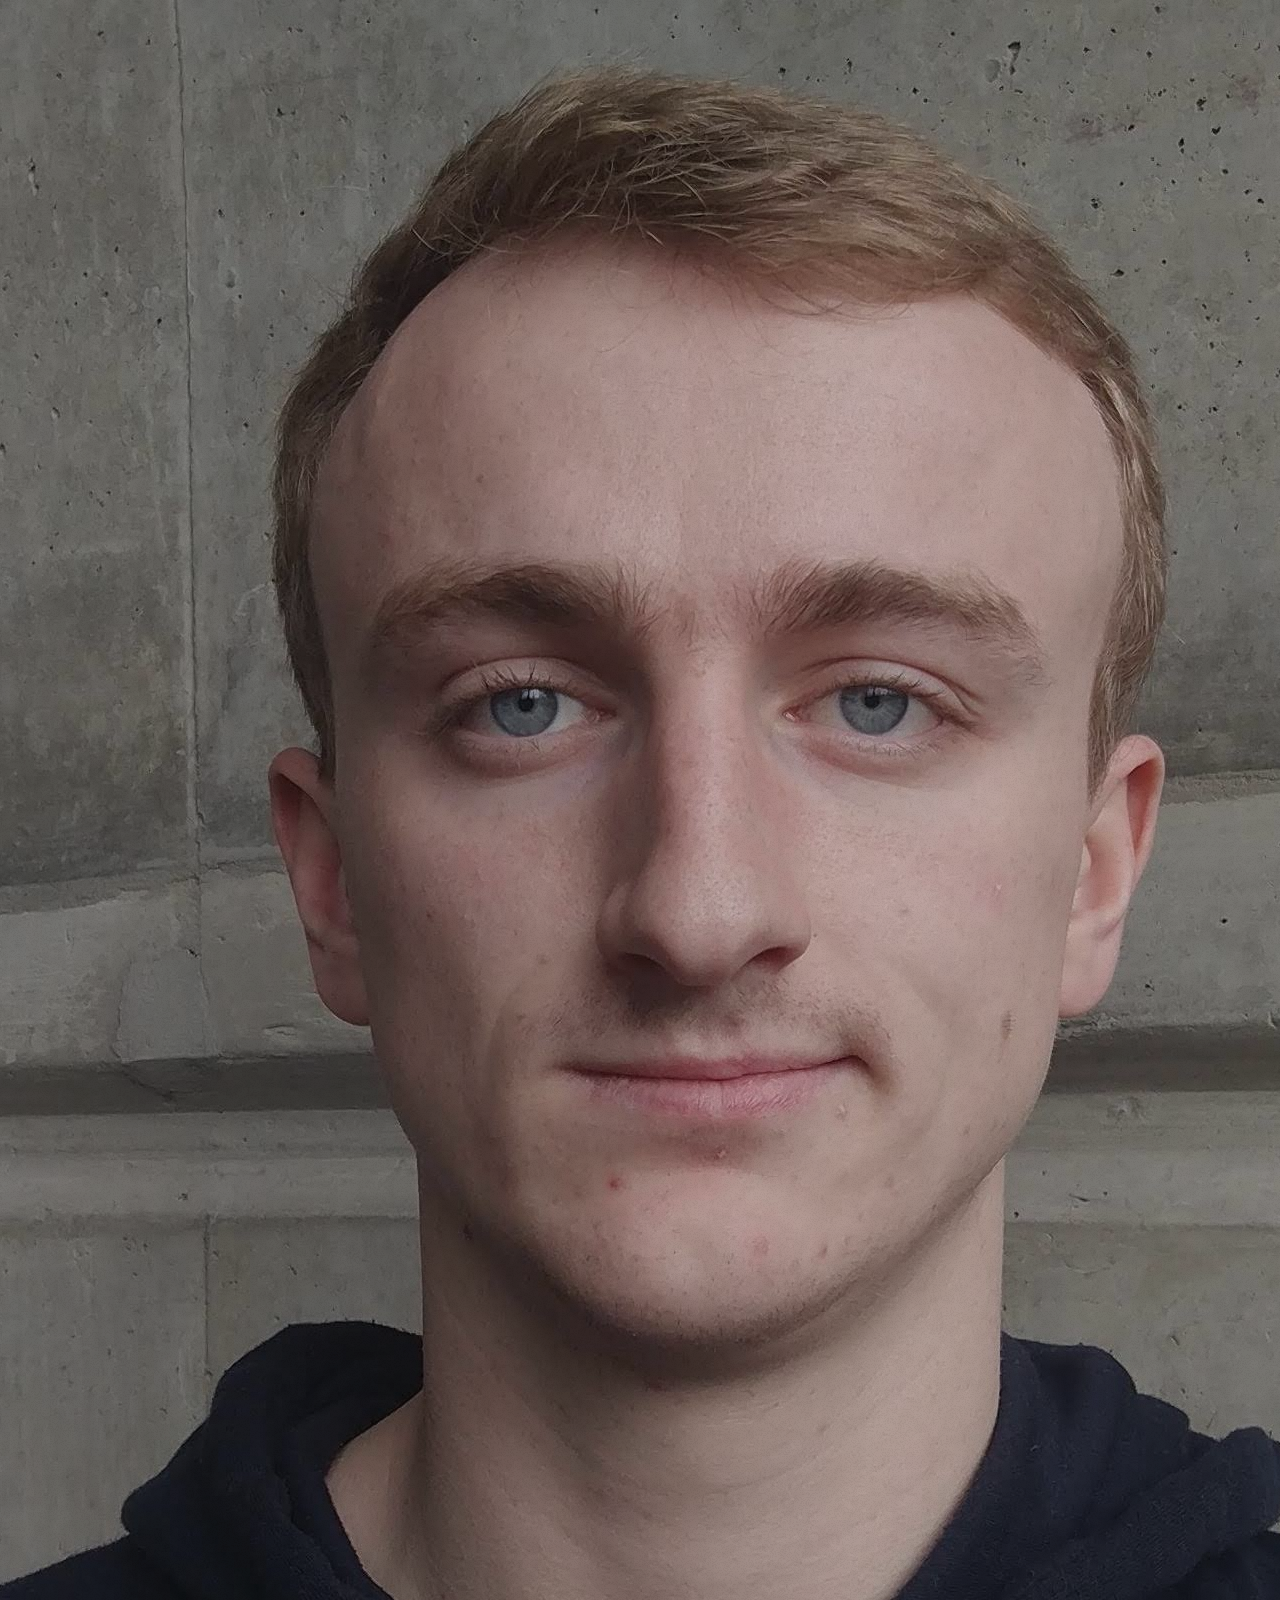
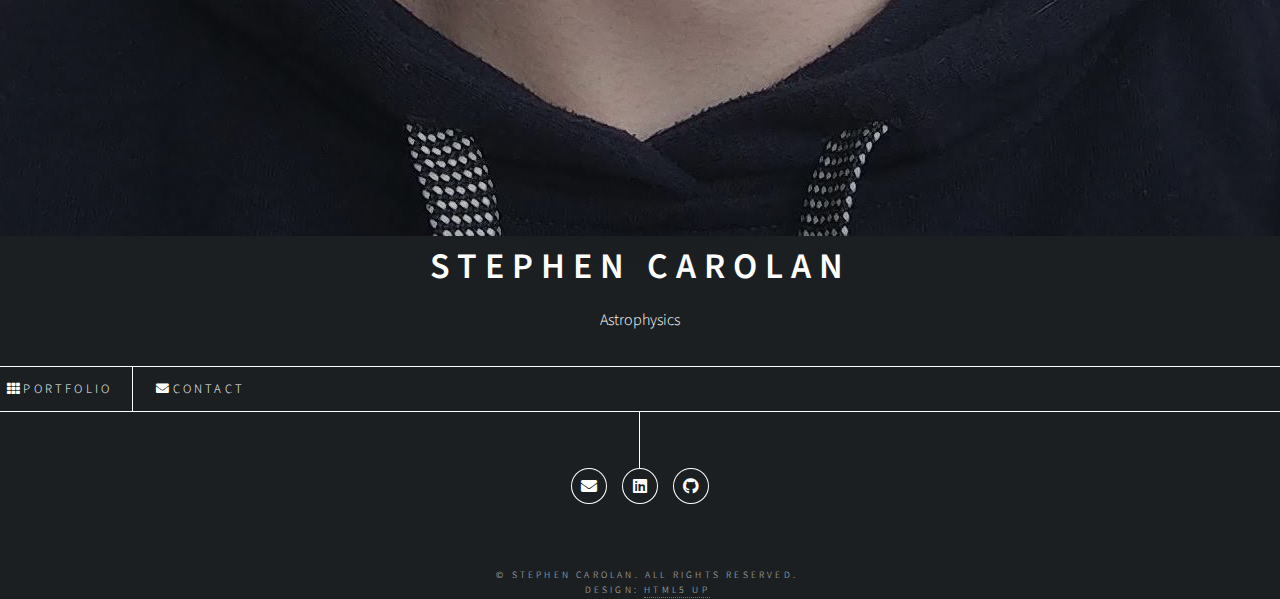
==== index.html @ 402d82ab "Updated homepage Added pictures and link to papers" ====
<!DOCTYPE HTML>
<!--
	Prologue by HTML5 UP
	html5up.net | @ajlkn
	Free for personal and commercial use under the CCA 3.0 license (html5up.net/license)
-->
<html>
	<head>
		<title>Stephen Carolan</title>
		<meta charset="utf-8" />
		<meta name="viewport" content="width=device-width, initial-scale=1, user-scalable=no" />
		<link rel="stylesheet" href="assets/css/main.css" />
	</head>
	<body class="is-preload">

		<!-- Header -->
			<div id="header">

				<div class="top">

					<!-- Logo -->
						<div id="logo">
							<span class="image avatar48"><img src="images/ProfilePic.jpg" alt="" /></span>
							<h1 id="title">Stephen Carolan</h1>
							<p>Astrophysics</p>
						</div>

					<!-- Nav -->
						<nav id="nav">
							<ul>
								<li><a href="#top" id="top-link"><span class="icon solid fa-home">Intro</span></a></li>
								<li><a href="#about" id="about-link"><span class="icon solid fa-user">About Me</span></a></li>
								<li><a href="#portfolio" id="portfolio-link"><span class="icon solid fa-th">Portfolio</span></a></li>
								<li><a href="#contact" id="contact-link"><span class="icon solid fa-envelope">Contact</span></a></li>
							</ul>
						</nav>

				</div>

				<div class="bottom">

					<!-- Social Icons -->
						<ul class="icons">
							<li><a href="mailto:carolast@tcd.ie" class="icon solid fa-envelope"><span class="label">Email</span></a></li>
							<li><a href="https://www.linkedin.com/in/stephendcarolan/" class="icon brands fa-linkedin"><span class="label">LinkedIn</span></a></li>
							<li><a href="https://github.com/StephenCarolan/" class="icon brands fa-github"><span class="label">Github</span></a></li>
						</ul>

				</div>

			</div>

		<!-- Main -->
			<div id="main">

				<!-- Intro -->
					<section id="top" class="one dark cover">
						<div class="container">

							<header>
								<h2 class="alt"><strong>Hi! I'm Stephen Carolan, an Irish<br />
								Astrophysicist.</strong></h2>
								<p><strong>I am currently in the 2nd year of my PhD in TCD.<br />
								To find out more click the button below!</strong></p>
							</header>

							<footer>
								<a href="#about" class="button scrolly">ABOUT ME</a>
							</footer>

						</div>
					</section>
				
				<!-- About Me -->
				<section id="about" class="three">
					<div class="container">

						<header>
							<h2>About Me</h2>
						</header>

						<a href="#" class="image featured"><img src="images/AboutMePic.jpg" alt="" /></a>

						<p>I am currently persuing a PhD in Astrophysics in Trinity College Dublin, having finished my
							undergrad in Astrophysics in TCD in 2018. My research focuses on the atmospheres of exoplanets,
							but I am also extremely interested in all aspects of data science, machine learning and artificial
							intellegence.
	
						</p>
						<footer>
							<a href="#portfolio" class="button scrolly">MY PORTFOLIO</a>
						</footer>
					</div>
				</section>

				<!-- Portfolio -->
					<section id="portfolio" class="two">
						<div class="container">

							<header>
								<h2>Portfolio</h2>
							</header>

							<p>I have currently produced three first authored research papers as part of my PhD. To read more about my research, click the images below to 
								read each paper, or visit my research page by clicking the button below!
							</p>
						
							<div class="row">
								<div class="col-4 col-12-mobile">
									<article class="item">
										<a href="https://ui.adsabs.harvard.edu/abs/2019MNRAS.489.5784C/abstract" class="image fit"><img src="images/EMIT.png" alt="" /></a>
										<header>
											<h3>Earth's Magnetosphere in Time</h3>
										</header>
									</article>
								</div>
								<div class="col-4 col-12-mobile">
									<article class="item">
										<a class="image fit"><img src="images/MassLoss.png" alt="" /></a>
										<header>
											<h3>Atmospheric Escape in Close-In Planets (Coming Soon)</h3>
										</header>
									</article>									
								</div>
								<div class="col-4 col-12-mobile">
									<article class="item">
										<a href="https://ui.adsabs.harvard.edu/abs/2020arXiv200613606C/abstract" class="image fit"><img src="images/AUmicb.png" alt="" /></a>
										<header>
											<h3>The Curious Case of AU mic b</h3>
										</header>
									</article>	
								</div>
							</div>
						
							<footer>
								<a href="research/index.html" class="button">MY RESEARCH PAGE</a>
								<a href="#contact" class="button scrolly">CONTACT ME</a>
							</footer>
							
						</div>
					</section>



				<!-- Contact -->
					<section id="contact" class="four">
						<div class="container">

							<header>
								<h2>Contact</h2>
							</header>

							<p>Elementum sem parturient nulla quam placerat viverra
							mauris non cum elit tempus ullamcorper dolor. Libero rutrum ut lacinia
							donec curae mus. Eleifend id porttitor ac ultricies lobortis sem nunc
							orci ridiculus faucibus a consectetur. Porttitor curae mauris urna mi dolor.</p>

							<form method="post" action="#">
								<div class="row">
									<div class="col-6 col-12-mobile"><input type="text" name="name" placeholder="Name" /></div>
									<div class="col-6 col-12-mobile"><input type="text" name="email" placeholder="Email" /></div>
									<div class="col-12">
										<textarea name="message" placeholder="Message"></textarea>
									</div>
									<div class="col-12">
										<input type="submit" value="Send Message" />
									</div>
								</div>
							</form>

						</div>
					</section>

			</div>

		<!-- Footer -->
			<div id="footer">

				<!-- Copyright -->
					<ul class="copyright">
						<li>&copy; Stephen Carolan. All rights reserved.</li><li>Design: <a href="http://html5up.net">HTML5 UP</a></li>
					</ul>

			</div>

		<!-- Scripts -->
			<script src="assets/js/jquery.min.js"></script>
			<script src="assets/js/jquery.scrolly.min.js"></script>
			<script src="assets/js/jquery.scrollex.min.js"></script>
			<script src="assets/js/browser.min.js"></script>
			<script src="assets/js/breakpoints.min.js"></script>
			<script src="assets/js/util.js"></script>
			<script src="assets/js/main.js"></script>

	</body>
</html>
---- assets/css/main.css ----
@import url("fontawesome-all.min.css");
@import url("https://fonts.googleapis.com/css?family=Source+Sans+Pro:300italic,600italic,300,600");
/*
	Dimension by HTML5 UP
	html5up.net | @ajlkn
	Free for personal and commercial use under the CCA 3.0 license (html5up.net/license)
*/

html, body, div, span, applet, object,
iframe, h1, h2, h3, h4, h5, h6, p, blockquote,
pre, a, abbr, acronym, address, big, cite,
code, del, dfn, em, img, ins, kbd, q, s, samp,
small, strike, strong, sub, sup, tt, var, b,
u, i, center, dl, dt, dd, ol, ul, li, fieldset,
form, label, legend, table, caption, tbody,
tfoot, thead, tr, th, td, article, aside,
canvas, details, embed, figure, figcaption,
footer, header, hgroup, menu, nav, output, ruby,
section, summary, time, mark, audio, video {
	margin: 0;
	padding: 0;
	border: 0;
	font-size: 100%;
	font: inherit;
	vertical-align: baseline;}

article, aside, details, figcaption, figure,
footer, header, hgroup, menu, nav, section {
	display: block;}

body {
	line-height: 1;
}

ol, ul {
	list-style: none;
}

blockquote, q {
	quotes: none;
}

	blockquote:before, blockquote:after, q:before, q:after {
		content: '';
		content: none;
	}

table {
	border-collapse: collapse;
	border-spacing: 0;
}

body {
	-webkit-text-size-adjust: none;
}

mark {
	background-color: transparent;
	color: inherit;
}

input::-moz-focus-inner {
	border: 0;
	padding: 0;
}

input, select, textarea {
	-moz-appearance: none;
	-webkit-appearance: none;
	-ms-appearance: none;
	appearance: none;
}

/* Basic */

	@-ms-viewport {
		width: device-width;
	}

	@media screen and (max-width: 480px) {

		html, body {
			min-width: 320px;
		}

	}

	html {
		box-sizing: border-box;
	}

	*, *:before, *:after {
		box-sizing: inherit;
	}

	body {
		background: #1b1f22;
	}

		body.is-preload *, body.is-preload *:before, body.is-preload *:after {
			-moz-animation: none !important;
			-webkit-animation: none !important;
			-ms-animation: none !important;
			animation: none !important;
			-moz-transition: none !important;
			-webkit-transition: none !important;
			-ms-transition: none !important;
			transition: none !important;
		}

/* Type */

	html {
		font-size: 16pt;
	}

		@media screen and (max-width: 1680px) {

			html {
				font-size: 12pt;
			}

		}

		@media screen and (max-width: 736px) {

			html {
				font-size: 11pt;
			}

		}

		@media screen and (max-width: 360px) {

			html {
				font-size: 10pt;
			}

		}

	body, input, select, textarea {
		color: #ffffff;
		font-family: "Source Sans Pro", sans-serif;
		font-weight: 300;
		font-size: 1rem;
		line-height: 1.65;
	}

	a {
		-moz-transition: color 0.2s ease-in-out, background-color 0.2s ease-in-out, border-bottom-color 0.2s ease-in-out;
		-webkit-transition: color 0.2s ease-in-out, background-color 0.2s ease-in-out, border-bottom-color 0.2s ease-in-out;
		-ms-transition: color 0.2s ease-in-out, background-color 0.2s ease-in-out, border-bottom-color 0.2s ease-in-out;
		transition: color 0.2s ease-in-out, background-color 0.2s ease-in-out, border-bottom-color 0.2s ease-in-out;
		border-bottom: dotted 1px rgba(255, 255, 255, 0.5);
		text-decoration: none;
		color: inherit;
	}

		a:hover {
			border-bottom-color: transparent;
		}

	strong, b {
		color: #ffffff;
		font-weight: 600;
	}

	em, i {
		font-style: italic;
	}

	p {
		margin: 0 0 2rem 0;
	}

	h1, h2, h3, h4, h5, h6 {
		color: #ffffff;
		font-weight: 600;
		line-height: 1.5;
		margin: 0 0 1rem 0;
		text-transform: uppercase;
		letter-spacing: 0.2rem;
	}

		h1 a, h2 a, h3 a, h4 a, h5 a, h6 a {
			color: inherit;
			text-decoration: none;
		}

		h1.major, h2.major, h3.major, h4.major, h5.major, h6.major {
			border-bottom: solid 1px #ffffff;
			width: -moz-max-content;
			width: -webkit-max-content;
			width: -ms-max-content;
			width: max-content;
			padding-bottom: 0.5rem;
			margin: 0 0 2rem 0;
		}

	h1 {
		font-size: 2.25rem;
		line-height: 1.3;
		letter-spacing: 0.5rem;
	}

	h2 {
		font-size: 1.5rem;
		line-height: 1.4;
		letter-spacing: 0.5rem;
	}

	h3 {
		font-size: 1rem;
	}

	h4 {
		font-size: 0.8rem;
	}

	h5 {
		font-size: 0.7rem;
	}

	h6 {
		font-size: 0.6rem;
	}

	@media screen and (max-width: 736px) {

		h1 {
			font-size: 1.75rem;
			line-height: 1.4;
		}

		h2 {
			font-size: 1.25em;
			line-height: 1.5;
		}

	}

	sub {
		font-size: 0.8rem;
		position: relative;
		top: 0.5rem;
	}

	sup {
		font-size: 0.8rem;
		position: relative;
		top: -0.5rem;
	}

	blockquote {
		border-left: solid 4px #ffffff;
		font-style: italic;
		margin: 0 0 2rem 0;
		padding: 0.5rem 0 0.5rem 2rem;
	}

	code {
		background: rgba(255, 255, 255, 0.075);
		border-radius: 4px;
		font-family: "Courier New", monospace;
		font-size: 0.9rem;
		margin: 0 0.25rem;
		padding: 0.25rem 0.65rem;
	}

	pre {
		-webkit-overflow-scrolling: touch;
		font-family: "Courier New", monospace;
		font-size: 0.9rem;
		margin: 0 0 2rem 0;
	}

		pre code {
			display: block;
			line-height: 1.75;
			padding: 1rem 1.5rem;
			overflow-x: auto;
		}

	hr {
		border: 0;
		border-bottom: solid 1px #ffffff;
		margin: 2.75rem 0;
	}

	.align-left {
		text-align: left;
	}

	.align-center {
		text-align: center;
	}

	.align-right {
		text-align: right;
	}

/* Form */

	form {
		margin: 0 0 2rem 0;
	}

		form > :last-child {
			margin-bottom: 0;
		}

		form > .fields {
			display: -moz-flex;
			display: -webkit-flex;
			display: -ms-flex;
			display: flex;
			-moz-flex-wrap: wrap;
			-webkit-flex-wrap: wrap;
			-ms-flex-wrap: wrap;
			flex-wrap: wrap;
			width: calc(100% + 3rem);
			margin: -1.5rem 0 2rem -1.5rem;
		}

			form > .fields > .field {
				-moz-flex-grow: 0;
				-webkit-flex-grow: 0;
				-ms-flex-grow: 0;
				flex-grow: 0;
				-moz-flex-shrink: 0;
				-webkit-flex-shrink: 0;
				-ms-flex-shrink: 0;
				flex-shrink: 0;
				padding: 1.5rem 0 0 1.5rem;
				width: calc(100% - 1.5rem);
			}

				form > .fields > .field.half {
					width: calc(50% - 0.75rem);
				}

				form > .fields > .field.third {
					width: calc(100%/3 - 0.5rem);
				}

				form > .fields > .field.quarter {
					width: calc(25% - 0.375rem);
				}

		@media screen and (max-width: 480px) {

			form > .fields {
				width: calc(100% + 3rem);
				margin: -1.5rem 0 2rem -1.5rem;
			}

				form > .fields > .field {
					padding: 1.5rem 0 0 1.5rem;
					width: calc(100% - 1.5rem);
				}

					form > .fields > .field.half {
						width: calc(100% - 1.5rem);
					}

					form > .fields > .field.third {
						width: calc(100% - 1.5rem);
					}

					form > .fields > .field.quarter {
						width: calc(100% - 1.5rem);
					}

		}

	label {
		color: #ffffff;
		display: block;
		font-size: 0.8rem;
		font-weight: 300;
		letter-spacing: 0.2rem;
		line-height: 1.5;
		margin: 0 0 1rem 0;
		text-transform: uppercase;
	}

	input[type="text"],
	input[type="password"],
	input[type="email"],
	input[type="tel"],
	select,
	textarea {
		-moz-appearance: none;
		-webkit-appearance: none;
		-ms-appearance: none;
		appearance: none;
		-moz-transition: border-color 0.2s ease-in-out, box-shadow 0.2s ease-in-out, background-color 0.2s ease-in-out;
		-webkit-transition: border-color 0.2s ease-in-out, box-shadow 0.2s ease-in-out, background-color 0.2s ease-in-out;
		-ms-transition: border-color 0.2s ease-in-out, box-shadow 0.2s ease-in-out, background-color 0.2s ease-in-out;
		transition: border-color 0.2s ease-in-out, box-shadow 0.2s ease-in-out, background-color 0.2s ease-in-out;
		background-color: transparent;
		border-radius: 4px;
		border: solid 1px #ffffff;
		color: inherit;
		display: block;
		outline: 0;
		padding: 0 1rem;
		text-decoration: none;
		width: 100%;
	}

		input[type="text"]:invalid,
		input[type="password"]:invalid,
		input[type="email"]:invalid,
		input[type="tel"]:invalid,
		select:invalid,
		textarea:invalid {
			box-shadow: none;
		}

		input[type="text"]:focus,
		input[type="password"]:focus,
		input[type="email"]:focus,
		input[type="tel"]:focus,
		select:focus,
		textarea:focus {
			background: rgba(255, 255, 255, 0.075);
			border-color: #ffffff;
			box-shadow: 0 0 0 1px #ffffff;
		}

	select {
		background-image: url("data:image/svg+xml;charset=utf8,%3Csvg xmlns='http://www.w3.org/2000/svg' width='40' height='40' preserveAspectRatio='none' viewBox='0 0 40 40'%3E%3Cpath d='M9.4,12.3l10.4,10.4l10.4-10.4c0.2-0.2,0.5-0.4,0.9-0.4c0.3,0,0.6,0.1,0.9,0.4l3.3,3.3c0.2,0.2,0.4,0.5,0.4,0.9 c0,0.4-0.1,0.6-0.4,0.9L20.7,31.9c-0.2,0.2-0.5,0.4-0.9,0.4c-0.3,0-0.6-0.1-0.9-0.4L4.3,17.3c-0.2-0.2-0.4-0.5-0.4-0.9 c0-0.4,0.1-0.6,0.4-0.9l3.3-3.3c0.2-0.2,0.5-0.4,0.9-0.4S9.1,12.1,9.4,12.3z' fill='%23ffffff' /%3E%3C/svg%3E");
		background-size: 1.25rem;
		background-repeat: no-repeat;
		background-position: calc(100% - 1rem) center;
		height: 2.75rem;
		padding-right: 2.75rem;
		text-overflow: ellipsis;
	}

		select option {
			color: #ffffff;
			background: #1b1f22;
		}

		select:focus::-ms-value {
			background-color: transparent;
		}

		select::-ms-expand {
			display: none;
		}

	input[type="text"],
	input[type="password"],
	input[type="email"],
	select {
		height: 2.75rem;
	}

	textarea {
		padding: 0.75rem 1rem;
	}

	input[type="checkbox"],
	input[type="radio"] {
		-moz-appearance: none;
		-webkit-appearance: none;
		-ms-appearance: none;
		appearance: none;
		display: block;
		float: left;
		margin-right: -2rem;
		opacity: 0;
		width: 1rem;
		z-index: -1;
	}

		input[type="checkbox"] + label,
		input[type="radio"] + label {
			text-decoration: none;
			-moz-user-select: none;
			-webkit-user-select: none;
			-ms-user-select: none;
			user-select: none;
			color: #ffffff;
			cursor: pointer;
			display: inline-block;
			font-size: 0.8rem;
			font-weight: 300;
			margin: 0 0 0.5rem 0;
			padding-left: 2.65rem;
			padding-right: 0.75rem;
			position: relative;
		}

			input[type="checkbox"] + label:before,
			input[type="radio"] + label:before {
				-moz-osx-font-smoothing: grayscale;
				-webkit-font-smoothing: antialiased;
				display: inline-block;
				font-style: normal;
				font-variant: normal;
				text-rendering: auto;
				line-height: 1;
				text-transform: none !important;
				font-family: 'Font Awesome 5 Free';
				font-weight: 900;
			}

			input[type="checkbox"] + label:before,
			input[type="radio"] + label:before {
				-moz-transition: border-color 0.2s ease-in-out, box-shadow 0.2s ease-in-out, background-color 0.2s ease-in-out;
				-webkit-transition: border-color 0.2s ease-in-out, box-shadow 0.2s ease-in-out, background-color 0.2s ease-in-out;
				-ms-transition: border-color 0.2s ease-in-out, box-shadow 0.2s ease-in-out, background-color 0.2s ease-in-out;
				transition: border-color 0.2s ease-in-out, box-shadow 0.2s ease-in-out, background-color 0.2s ease-in-out;
				border-radius: 4px;
				border: solid 1px #ffffff;
				content: '';
				display: inline-block;
				height: 1.65rem;
				left: 0;
				line-height: 1.65rem;
				position: absolute;
				text-align: center;
				top: -0.15rem;
				width: 1.65rem;
			}

		input[type="checkbox"]:checked + label:before,
		input[type="radio"]:checked + label:before {
			background: #ffffff !important;
			border-color: #ffffff !important;
			color: #1b1f22;
			content: '\f00c';
		}

		input[type="checkbox"]:focus + label:before,
		input[type="radio"]:focus + label:before {
			background: rgba(255, 255, 255, 0.075);
			border-color: #ffffff;
			box-shadow: 0 0 0 1px #ffffff;
		}

	input[type="checkbox"] + label:before {
		border-radius: 4px;
	}

	input[type="radio"] + label:before {
		border-radius: 100%;
	}

	::-webkit-input-placeholder {
		color: rgba(255, 255, 255, 0.5) !important;
		opacity: 1.0;
	}

	:-moz-placeholder {
		color: rgba(255, 255, 255, 0.5) !important;
		opacity: 1.0;
	}

	::-moz-placeholder {
		color: rgba(255, 255, 255, 0.5) !important;
		opacity: 1.0;
	}

	:-ms-input-placeholder {
		color: rgba(255, 255, 255, 0.5) !important;
		opacity: 1.0;
	}

	.formerize-placeholder {
		color: rgba(255, 255, 255, 0.5) !important;
		opacity: 1.0;
	}

/* Box */

	.box {
		border-radius: 4px;
		border: solid 1px #ffffff;
		margin-bottom: 2rem;
		padding: 1.5em;
	}

		.box > :last-child,
		.box > :last-child > :last-child,
		.box > :last-child > :last-child > :last-child {
			margin-bottom: 0;
		}

		.box.alt {
			border: 0;
			border-radius: 0;
			padding: 0;
		}

/* Icon */

	.icon {
		text-decoration: none;
		border-bottom: none;
		position: relative;
	}

		.icon:before {
			-moz-osx-font-smoothing: grayscale;
			-webkit-font-smoothing: antialiased;
			display: inline-block;
			font-style: normal;
			font-variant: normal;
			text-rendering: auto;
			line-height: ;
			text-transform: none !important;
			font-family: 'Font Awesome 5 Free';
			font-weight: 400;
		}

		.icon > .label {
			display: none;
		}

		.icon:before {
			line-height: inherit;
		}

		.icon.solid:before {
			font-weight: 900;
		}

		.icon.brands:before {
			font-family: 'Font Awesome 5 Brands';
		}

/* Image */

	.image {
		border-radius: 4px;
		border: 0;
		display: inline-block;
		position: relative;
	}

		.image:before {
			pointer-events: none;
			background-image: url("../../images/overlay.png");
			background-color: rgba(19, 21, 25, 0.5);
			border-radius: 4px;
			content: '';
			display: block;
			height: 100%;
			left: 0;
			opacity: 0.5;
			position: absolute;
			top: 0;
			width: 100%;
		}

		.image img {
			border-radius: 4px;
			display: block;
		}

		.image.left, .image.right {
			max-width: 40%;
		}

			.image.left img, .image.right img {
				width: 100%;
			}

		.image.left {
			float: left;
			padding: 0 1.5em 1em 0;
			top: 0.25em;
		}

		.image.right {
			float: right;
			padding: 0 0 1em 1.5em;
			top: 0.25em;
		}

		.image.fit {
			display: block;
			margin: 0 0 2rem 0;
			width: 100%;
		}

			.image.fit img {
				width: 100%;
			}

		.image.main {
			display: block;
			margin: 2.5rem 0;
			width: 100%;
		}

			.image.main img {
				width: 100%;
			}

		@media screen and (max-width: 736px) {

			.image.main {
				margin: 2rem 0;
			}

		}

		@media screen and (max-width: 480px) {

			.image.main {
				margin: 1.5rem 0;
			}

		}

/* List */

	ol {
		list-style: decimal;
		margin: 0 0 2rem 0;
		padding-left: 1.25em;
	}

		ol li {
			padding-left: 0.25em;
		}

	ul {
		list-style: disc;
		margin: 0 0 2rem 0;
		padding-left: 1em;
	}

		ul li {
			padding-left: 0.5em;
		}

		ul.alt {
			list-style: none;
			padding-left: 0;
		}

			ul.alt li {
				border-top: solid 1px #ffffff;
				padding: 0.5em 0;
			}

				ul.alt li:first-child {
					border-top: 0;
					padding-top: 0;
				}

	dl {
		margin: 0 0 2rem 0;
	}

		dl dt {
			display: block;
			font-weight: 600;
			margin: 0 0 1rem 0;
		}

		dl dd {
			margin-left: 2rem;
		}

/* Actions */

	ul.actions {
		display: -moz-flex;
		display: -webkit-flex;
		display: -ms-flex;
		display: flex;
		cursor: default;
		list-style: none;
		margin-left: -1rem;
		padding-left: 0;
	}

		ul.actions li {
			padding: 0 0 0 1rem;
			vertical-align: middle;
		}

		ul.actions.special {
			-moz-justify-content: center;
			-webkit-justify-content: center;
			-ms-justify-content: center;
			justify-content: center;
			width: 100%;
			margin-left: 0;
		}

			ul.actions.special li:first-child {
				padding-left: 0;
			}

		ul.actions.stacked {
			-moz-flex-direction: column;
			-webkit-flex-direction: column;
			-ms-flex-direction: column;
			flex-direction: column;
			margin-left: 0;
		}

			ul.actions.stacked li {
				padding: 1.3rem 0 0 0;
			}

				ul.actions.stacked li:first-child {
					padding-top: 0;
				}

		ul.actions.fit {
			width: calc(100% + 1rem);
		}

			ul.actions.fit li {
				-moz-flex-grow: 1;
				-webkit-flex-grow: 1;
				-ms-flex-grow: 1;
				flex-grow: 1;
				-moz-flex-shrink: 1;
				-webkit-flex-shrink: 1;
				-ms-flex-shrink: 1;
				flex-shrink: 1;
				width: 100%;
			}

				ul.actions.fit li > * {
					width: 100%;
				}

			ul.actions.fit.stacked {
				width: 100%;
			}

		@media screen and (max-width: 480px) {

			ul.actions:not(.fixed) {
				-moz-flex-direction: column;
				-webkit-flex-direction: column;
				-ms-flex-direction: column;
				flex-direction: column;
				margin-left: 0;
				width: 100% !important;
			}

				ul.actions:not(.fixed) li {
					-moz-flex-grow: 1;
					-webkit-flex-grow: 1;
					-ms-flex-grow: 1;
					flex-grow: 1;
					-moz-flex-shrink: 1;
					-webkit-flex-shrink: 1;
					-ms-flex-shrink: 1;
					flex-shrink: 1;
					padding: 1rem 0 0 0;
					text-align: center;
					width: 100%;
				}

					ul.actions:not(.fixed) li > * {
						width: 100%;
					}

					ul.actions:not(.fixed) li:first-child {
						padding-top: 0;
					}

					ul.actions:not(.fixed) li input[type="submit"],
					ul.actions:not(.fixed) li input[type="reset"],
					ul.actions:not(.fixed) li input[type="button"],
					ul.actions:not(.fixed) li button,
					ul.actions:not(.fixed) li .button {
						width: 100%;
					}

						ul.actions:not(.fixed) li input[type="submit"].icon:before,
						ul.actions:not(.fixed) li input[type="reset"].icon:before,
						ul.actions:not(.fixed) li input[type="button"].icon:before,
						ul.actions:not(.fixed) li button.icon:before,
						ul.actions:not(.fixed) li .button.icon:before {
							margin-left: -0.5em;
						}

		}

/* Icons */

	ul.icons {
		cursor: default;
		list-style: none;
		padding-left: 0;
	}

		ul.icons li {
			display: inline-block;
			padding: 0 0.75em 0 0;
		}

			ul.icons li:last-child {
				padding-right: 0;
			}

			ul.icons li a {
				border-radius: 100%;
				box-shadow: inset 0 0 0 1px #ffffff;
				display: inline-block;
				height: 2.25rem;
				line-height: 2.25rem;
				text-align: center;
				width: 2.25rem;
			}

				ul.icons li a:hover {
					background-color: rgba(255, 255, 255, 0.075);
				}

				ul.icons li a:active {
					background-color: rgba(255, 255, 255, 0.175);
				}

/* Table */

	.table-wrapper {
		-webkit-overflow-scrolling: touch;
		overflow-x: auto;
	}

	table {
		margin: 0 0 2rem 0;
		width: 100%;
	}

		table tbody tr {
			border: solid 1px #ffffff;
			border-left: 0;
			border-right: 0;
		}

			table tbody tr:nth-child(2n + 1) {
				background-color: rgba(255, 255, 255, 0.075);
			}

		table td {
			padding: 0.75em 0.75em;
		}

		table th {
			color: #ffffff;
			font-size: 0.9em;
			font-weight: 600;
			padding: 0 0.75em 0.75em 0.75em;
			text-align: left;
		}

		table thead {
			border-bottom: solid 2px #ffffff;
		}

		table tfoot {
			border-top: solid 2px #ffffff;
		}

		table.alt {
			border-collapse: separate;
		}

			table.alt tbody tr td {
				border: solid 1px #ffffff;
				border-left-width: 0;
				border-top-width: 0;
			}

				table.alt tbody tr td:first-child {
					border-left-width: 1px;
				}

			table.alt tbody tr:first-child td {
				border-top-width: 1px;
			}

			table.alt thead {
				border-bottom: 0;
			}

			table.alt tfoot {
				border-top: 0;
			}

/* Button */

	input[type="submit"],
	input[type="reset"],
	input[type="button"],
	button,
	.button {
		-moz-appearance: none;
		-webkit-appearance: none;
		-ms-appearance: none;
		appearance: none;
		-moz-transition: background-color 0.2s ease-in-out, color 0.2s ease-in-out;
		-webkit-transition: background-color 0.2s ease-in-out, color 0.2s ease-in-out;
		-ms-transition: background-color 0.2s ease-in-out, color 0.2s ease-in-out;
		transition: background-color 0.2s ease-in-out, color 0.2s ease-in-out;
		background-color: transparent;
		border-radius: 4px;
		border: 0;
		box-shadow: inset 0 0 0 1px #ffffff;
		color: #ffffff !important;
		cursor: pointer;
		display: inline-block;
		font-size: 0.8rem;
		font-weight: 300;
		height: 2.75rem;
		letter-spacing: 0.2rem;
		line-height: 2.75rem;
		outline: 0;
		padding: 0 1.25rem 0 1.35rem;
		text-align: center;
		text-decoration: none;
		text-transform: uppercase;
		white-space: nowrap;
	}

		input[type="submit"]:hover,
		input[type="reset"]:hover,
		input[type="button"]:hover,
		button:hover,
		.button:hover {
			background-color: rgba(255, 255, 255, 0.075);
		}

		input[type="submit"]:active,
		input[type="reset"]:active,
		input[type="button"]:active,
		button:active,
		.button:active {
			background-color: rgba(255, 255, 255, 0.175);
		}

		input[type="submit"].icon:before,
		input[type="reset"].icon:before,
		input[type="button"].icon:before,
		button.icon:before,
		.button.icon:before {
			margin-right: 0.5em;
		}

		input[type="submit"].fit,
		input[type="reset"].fit,
		input[type="button"].fit,
		button.fit,
		.button.fit {
			width: 100%;
		}

		input[type="submit"].small,
		input[type="reset"].small,
		input[type="button"].small,
		button.small,
		.button.small {
			font-size: 0.6rem;
			height: 2.0625rem;
			line-height: 2.0625rem;
		}

		input[type="submit"].primary,
		input[type="reset"].primary,
		input[type="button"].primary,
		button.primary,
		.button.primary {
			background-color: #ffffff;
			color: #1b1f22 !important;
			font-weight: 600;
		}

		input[type="submit"].disabled, input[type="submit"]:disabled,
		input[type="reset"].disabled,
		input[type="reset"]:disabled,
		input[type="button"].disabled,
		input[type="button"]:disabled,
		button.disabled,
		button:disabled,
		.button.disabled,
		.button:disabled {
			pointer-events: none;
			cursor: default;
			opacity: 0.25;
		}

	input[type="submit"],
	input[type="reset"],
	input[type="button"],
	button {
		line-height: calc(2.75rem - 2px);
	}

/* BG */

	#bg {
		-moz-transform: scale(1.0);
		-webkit-transform: scale(1.0);
		-ms-transform: scale(1.0);
		transform: scale(1.0);
		-webkit-backface-visibility: hidden;
		position: fixed;
		top: 0;
		left: 0;
		width: 100%;
		height: 100vh;
		z-index: 1;
	}

		#bg:before, #bg:after {
			content: '';
			display: block;
			position: absolute;
			top: 0;
			left: 0;
			width: 100%;
			height: 100%;
		}

		#bg:before {
			-moz-transition: background-color 2.5s ease-in-out;
			-webkit-transition: background-color 2.5s ease-in-out;
			-ms-transition: background-color 2.5s ease-in-out;
			transition: background-color 2.5s ease-in-out;
			-moz-transition-delay: 0.75s;
			-webkit-transition-delay: 0.75s;
			-ms-transition-delay: 0.75s;
			transition-delay: 0.75s;
			background-image: linear-gradient(to top, rgba(19, 21, 25, 0.5), rgba(19, 21, 25, 0.5)), url("../../images/overlay.png");
			background-size: auto,
 256px 256px;
			background-position: center,
 center;
			background-repeat: no-repeat,
 repeat;
			z-index: 2;
		}

		#bg:after {
			-moz-transform: scale(1.125);
			-webkit-transform: scale(1.125);
			-ms-transform: scale(1.125);
			transform: scale(1.125);
			-moz-transition: -moz-transform 0.325s ease-in-out, -moz-filter 0.325s ease-in-out;
			-webkit-transition: -webkit-transform 0.325s ease-in-out, -webkit-filter 0.325s ease-in-out;
			-ms-transition: -ms-transform 0.325s ease-in-out, -ms-filter 0.325s ease-in-out;
			transition: transform 0.325s ease-in-out, filter 0.325s ease-in-out;
			background-image: url("../../images/Jupiter_BG.jpg");
			background-position: center;
			background-size: cover;
			background-repeat: no-repeat;
			z-index: 1;
		}

		body.is-article-visible #bg:after {
			-moz-transform: scale(1.0825);
			-webkit-transform: scale(1.0825);
			-ms-transform: scale(1.0825);
			transform: scale(1.0825);
			-moz-filter: blur(0.2rem);
			-webkit-filter: blur(0.2rem);
			-ms-filter: blur(0.2rem);
			filter: blur(0.2rem);
		}

		body.is-preload #bg:before {
			background-color: #000000;
		}

/* Wrapper */

	#wrapper {
		display: -moz-flex;
		display: -webkit-flex;
		display: -ms-flex;
		display: flex;
		-moz-flex-direction: column;
		-webkit-flex-direction: column;
		-ms-flex-direction: column;
		flex-direction: column;
		-moz-align-items: center;
		-webkit-align-items: center;
		-ms-align-items: center;
		align-items: center;
		-moz-justify-content: space-between;
		-webkit-justify-content: space-between;
		-ms-justify-content: space-between;
		justify-content: space-between;
		position: relative;
		min-height: 100vh;
		width: 100%;
		padding: 4rem 2rem;
		z-index: 3;
	}

		#wrapper:before {
			content: '';
			display: block;
		}

		@media screen and (max-width: 1680px) {

			#wrapper {
				padding: 3rem 2rem;
			}

		}

		@media screen and (max-width: 736px) {

			#wrapper {
				padding: 2rem 1rem;
			}

		}

		@media screen and (max-width: 480px) {

			#wrapper {
				padding: 1rem;
			}

		}

/* Header */

	#header {
		display: -moz-flex;
		display: -webkit-flex;
		display: -ms-flex;
		display: flex;
		-moz-flex-direction: column;
		-webkit-flex-direction: column;
		-ms-flex-direction: column;
		flex-direction: column;
		-moz-align-items: center;
		-webkit-align-items: center;
		-ms-align-items: center;
		align-items: center;
		-moz-transition: -moz-transform 0.325s ease-in-out, -moz-filter 0.325s ease-in-out, opacity 0.325s ease-in-out;
		-webkit-transition: -webkit-transform 0.325s ease-in-out, -webkit-filter 0.325s ease-in-out, opacity 0.325s ease-in-out;
		-ms-transition: -ms-transform 0.325s ease-in-out, -ms-filter 0.325s ease-in-out, opacity 0.325s ease-in-out;
		transition: transform 0.325s ease-in-out, filter 0.325s ease-in-out, opacity 0.325s ease-in-out;
		background-image: -moz-radial-gradient(rgba(0, 0, 0, 0.25) 25%, rgba(0, 0, 0, 0) 55%);
		background-image: -webkit-radial-gradient(rgba(0, 0, 0, 0.25) 25%, rgba(0, 0, 0, 0) 55%);
		background-image: -ms-radial-gradient(rgba(0, 0, 0, 0.25) 25%, rgba(0, 0, 0, 0) 55%);
		background-image: radial-gradient(rgba(0, 0, 0, 0.25) 25%, rgba(0, 0, 0, 0) 55%);
		max-width: 100%;
		text-align: center;
	}

		#header > * {
			-moz-transition: opacity 0.325s ease-in-out;
			-webkit-transition: opacity 0.325s ease-in-out;
			-ms-transition: opacity 0.325s ease-in-out;
			transition: opacity 0.325s ease-in-out;
			position: relative;
			margin-top: 3.5rem;
		}

			#header > *:before {
				content: '';
				display: block;
				position: absolute;
				top: calc(-3.5rem - 1px);
				left: calc(50% - 1px);
				width: 1px;
				height: calc(3.5rem + 1px);
				background: #ffffff;
			}

		#header > :first-child {
			margin-top: 0;
		}

			#header > :first-child:before {
				display: none;
			}

		#header .logo {
			width: 5.5rem;
			height: 5.5rem;
			line-height: 5.5rem;
			border: solid 1px #ffffff;
			border-radius: 100%;
		}

			#header .logo .icon:before {
				font-size: 2rem;
			}

		#header .content {
			border-style: solid;
			border-color: #ffffff;
			border-top-width: 1px;
			border-bottom-width: 1px;
			max-width: 100%;
		}

			#header .content .inner {
				-moz-transition: max-height 0.75s ease, padding 0.75s ease, opacity 0.325s ease-in-out;
				-webkit-transition: max-height 0.75s ease, padding 0.75s ease, opacity 0.325s ease-in-out;
				-ms-transition: max-height 0.75s ease, padding 0.75s ease, opacity 0.325s ease-in-out;
				transition: max-height 0.75s ease, padding 0.75s ease, opacity 0.325s ease-in-out;
				-moz-transition-delay: 0.25s;
				-webkit-transition-delay: 0.25s;
				-ms-transition-delay: 0.25s;
				transition-delay: 0.25s;
				padding: 3rem 2rem;
				max-height: 40rem;
				overflow: hidden;
			}

				#header .content .inner > :last-child {
					margin-bottom: 0;
				}

			#header .content p {
				text-transform: uppercase;
				letter-spacing: 0.2rem;
				font-size: 0.8rem;
				line-height: 2;
			}

		#header nav ul {
			display: -moz-flex;
			display: -webkit-flex;
			display: -ms-flex;
			display: flex;
			margin-bottom: 0;
			list-style: none;
			padding-left: 0;
			border: solid 1px #ffffff;
			border-radius: 4px;
		}

			#header nav ul li {
				padding-left: 0;
				border-left: solid 1px #ffffff;
			}

				#header nav ul li:first-child {
					border-left: 0;
				}

				#header nav ul li a {
					display: block;
					min-width: 7.5rem;
					height: 2.75rem;
					line-height: 2.75rem;
					padding: 0 1.25rem 0 1.45rem;
					text-transform: uppercase;
					letter-spacing: 0.2rem;
					font-size: 0.8rem;
					border-bottom: 0;
				}

					#header nav ul li a:hover {
						background-color: rgba(255, 255, 255, 0.075);
					}

					#header nav ul li a:active {
						background-color: rgba(255, 255, 255, 0.175);
					}

		#header nav.use-middle:after {
			content: '';
			display: block;
			position: absolute;
			top: 0;
			left: calc(50% - 1px);
			width: 1px;
			height: 100%;
			background: #ffffff;
		}

		#header nav.use-middle ul li.is-middle {
			border-left: 0;
		}

		body.is-article-visible #header {
			-moz-transform: scale(0.95);
			-webkit-transform: scale(0.95);
			-ms-transform: scale(0.95);
			transform: scale(0.95);
			-moz-filter: blur(0.1rem);
			-webkit-filter: blur(0.1rem);
			-ms-filter: blur(0.1rem);
			filter: blur(0.1rem);
			opacity: 0;
		}

		body.is-preload #header {
			-moz-filter: blur(0.125rem);
			-webkit-filter: blur(0.125rem);
			-ms-filter: blur(0.125rem);
			filter: blur(0.125rem);
		}

			body.is-preload #header > * {
				opacity: 0;
			}

			body.is-preload #header .content .inner {
				max-height: 0;
				padding-top: 0;
				padding-bottom: 0;
				opacity: 0;
			}

		@media screen and (max-width: 980px) {

			#header .content p br {
				display: none;
			}

		}

		@media screen and (max-width: 736px) {

			#header > * {
				margin-top: 2rem;
			}

				#header > *:before {
					top: calc(-2rem - 1px);
					height: calc(2rem + 1px);
				}

			#header .logo {
				width: 4.75rem;
				height: 4.75rem;
				line-height: 4.75rem;
			}

				#header .logo .icon:before {
					font-size: 1.75rem;
				}

			#header .content .inner {
				padding: 2.5rem 1rem;
			}

			#header .content p {
				line-height: 1.875;
			}

		}

		@media screen and (max-width: 480px) {

			#header {
				padding: 1.5rem 0;
			}

				#header .content .inner {
					padding: 2.5rem 0;
				}

				#header nav ul {
					-moz-flex-direction: column;
					-webkit-flex-direction: column;
					-ms-flex-direction: column;
					flex-direction: column;
					min-width: 10rem;
					max-width: 100%;
				}

					#header nav ul li {
						border-left: 0;
						border-top: solid 1px #ffffff;
					}

						#header nav ul li:first-child {
							border-top: 0;
						}

						#header nav ul li a {
							height: 3rem;
							line-height: 3rem;
							min-width: 0;
							width: 100%;
						}

				#header nav.use-middle:after {
					display: none;
				}

		}

/* Main */

	#main {
		-moz-flex-grow: 1;
		-webkit-flex-grow: 1;
		-ms-flex-grow: 1;
		flex-grow: 1;
		-moz-flex-shrink: 1;
		-webkit-flex-shrink: 1;
		-ms-flex-shrink: 1;
		flex-shrink: 1;
		display: -moz-flex;
		display: -webkit-flex;
		display: -ms-flex;
		display: flex;
		-moz-align-items: center;
		-webkit-align-items: center;
		-ms-align-items: center;
		align-items: center;
		-moz-justify-content: center;
		-webkit-justify-content: center;
		-ms-justify-content: center;
		justify-content: center;
		-moz-flex-direction: column;
		-webkit-flex-direction: column;
		-ms-flex-direction: column;
		flex-direction: column;
		position: relative;
		max-width: 100%;
		z-index: 3;
	}

		#main article {
			-moz-transform: translateY(0.25rem);
			-webkit-transform: translateY(0.25rem);
			-ms-transform: translateY(0.25rem);
			transform: translateY(0.25rem);
			-moz-transition: opacity 0.325s ease-in-out, -moz-transform 0.325s ease-in-out;
			-webkit-transition: opacity 0.325s ease-in-out, -webkit-transform 0.325s ease-in-out;
			-ms-transition: opacity 0.325s ease-in-out, -ms-transform 0.325s ease-in-out;
			transition: opacity 0.325s ease-in-out, transform 0.325s ease-in-out;
			padding: 4.5rem 2.5rem 1.5rem 2.5rem ;
			position: relative;
			width: 40rem;
			max-width: 100%;
			background-color: rgba(27, 31, 34, 0.85);
			border-radius: 4px;
			opacity: 0;
		}

			#main article.active {
				-moz-transform: translateY(0);
				-webkit-transform: translateY(0);
				-ms-transform: translateY(0);
				transform: translateY(0);
				opacity: 1;
			}

			#main article .close {
				display: block;
				position: absolute;
				top: 0;
				right: 0;
				width: 4rem;
				height: 4rem;
				cursor: pointer;
				text-indent: 4rem;
				overflow: hidden;
				white-space: nowrap;
			}

				#main article .close:before {
					-moz-transition: background-color 0.2s ease-in-out;
					-webkit-transition: background-color 0.2s ease-in-out;
					-ms-transition: background-color 0.2s ease-in-out;
					transition: background-color 0.2s ease-in-out;
					content: '';
					display: block;
					position: absolute;
					top: 0.75rem;
					left: 0.75rem;
					width: 2.5rem;
					height: 2.5rem;
					border-radius: 100%;
					background-position: center;
					background-image: url("data:image/svg+xml;charset=utf8,%3Csvg xmlns='http://www.w3.org/2000/svg' xmlns:xlink='http://www.w3.org/1999/xlink' width='20px' height='20px' viewBox='0 0 20 20' zoomAndPan='disable'%3E%3Cstyle%3Eline %7B stroke: %23ffffff%3B stroke-width: 1%3B %7D%3C/style%3E%3Cline x1='2' y1='2' x2='18' y2='18' /%3E%3Cline x1='18' y1='2' x2='2' y2='18' /%3E%3C/svg%3E");
					background-size: 20px 20px;
					background-repeat: no-repeat;
				}

				#main article .close:hover:before {
					background-color: rgba(255, 255, 255, 0.075);
				}

				#main article .close:active:before {
					background-color: rgba(255, 255, 255, 0.175);
				}

		@media screen and (max-width: 736px) {

			#main article {
				padding: 3.5rem 2rem 0.5rem 2rem ;
			}

				#main article .close:before {
					top: 0.875rem;
					left: 0.875rem;
					width: 2.25rem;
					height: 2.25rem;
					background-size: 14px 14px;
				}

		}

		@media screen and (max-width: 480px) {

			#main article {
				padding: 3rem 1.5rem 0.5rem 1.5rem ;
			}

		}

/* Footer */

	#footer {
		-moz-transition: -moz-transform 0.325s ease-in-out, -moz-filter 0.325s ease-in-out, opacity 0.325s ease-in-out;
		-webkit-transition: -webkit-transform 0.325s ease-in-out, -webkit-filter 0.325s ease-in-out, opacity 0.325s ease-in-out;
		-ms-transition: -ms-transform 0.325s ease-in-out, -ms-filter 0.325s ease-in-out, opacity 0.325s ease-in-out;
		transition: transform 0.325s ease-in-out, filter 0.325s ease-in-out, opacity 0.325s ease-in-out;
		width: 100%;
		max-width: 100%;
		margin-top: 2rem;
		text-align: center;
	}

		#footer .copyright {
			letter-spacing: 0.2rem;
			font-size: 0.6rem;
			opacity: 0.75;
			margin-bottom: 0;
			text-transform: uppercase;
		}

		body.is-article-visible #footer {
			-moz-transform: scale(0.95);
			-webkit-transform: scale(0.95);
			-ms-transform: scale(0.95);
			transform: scale(0.95);
			-moz-filter: blur(0.1rem);
			-webkit-filter: blur(0.1rem);
			-ms-filter: blur(0.1rem);
			filter: blur(0.1rem);
			opacity: 0;
		}

		body.is-preload #footer {
			opacity: 0;
		}
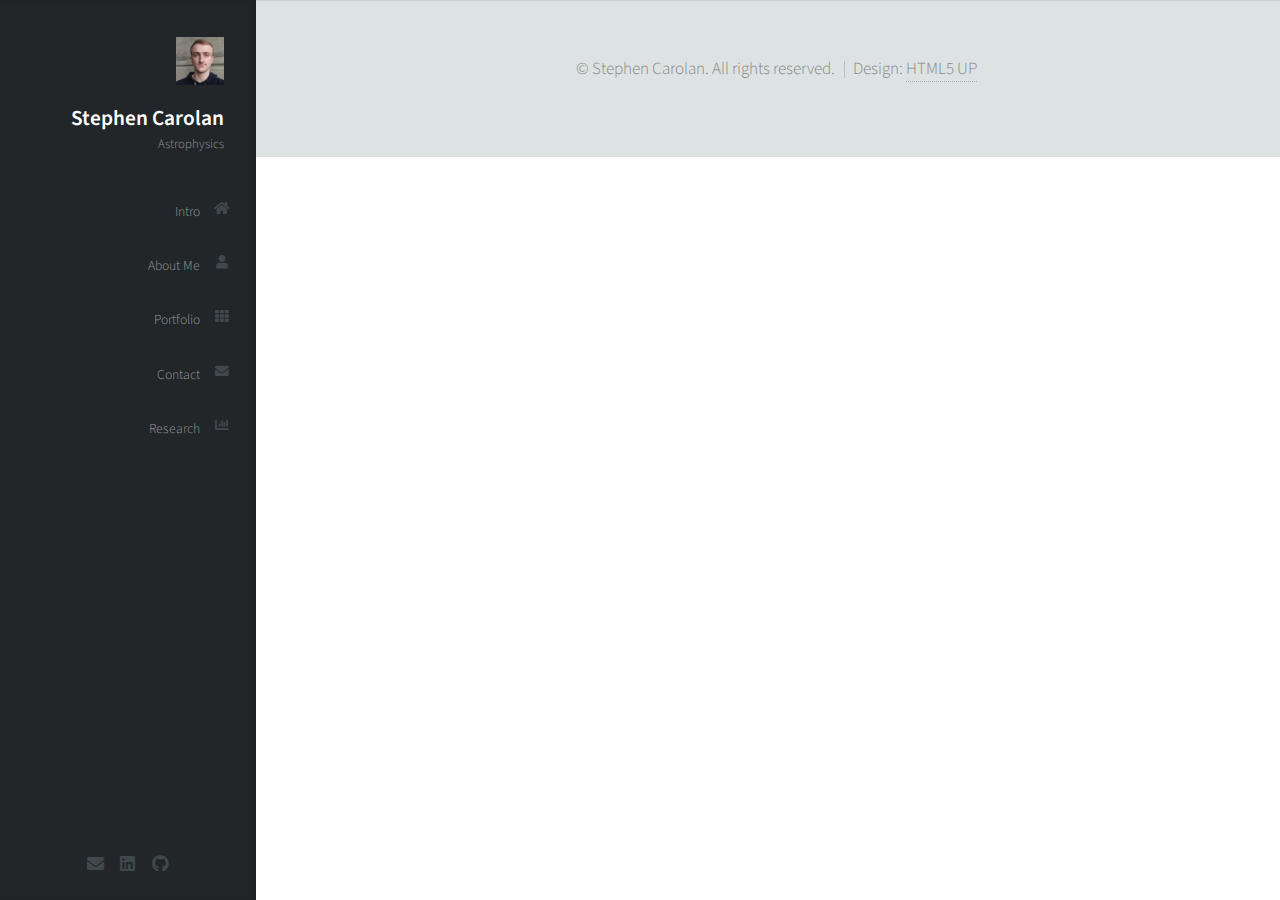
==== commit 99dbe056: "Added research button to sidebar of homepage. Modified css to style this link the same as the nav bu" ====
--- a/index.html
+++ b/index.html
@@ -11,6 +11,12 @@
 		<meta name="viewport" content="width=device-width, initial-scale=1, user-scalable=no" />
 		<link rel="stylesheet" href="assets/css/main.css" />
 	</head>
+
+	<style>
+
+	</style>
+
+
 	<body class="is-preload">
 
 		<!-- Header -->
@@ -34,7 +40,11 @@
 								<li><a href="#contact" id="contact-link"><span class="icon solid fa-envelope">Contact</span></a></li>
 							</ul>
 						</nav>
-
+						<div id="link">
+							<ul>
+								<li><a href="research/index.html" id="research-link"><span class="icon solid fa-chart-bar">Research</span></a></li>
+							</ul>
+						</div>
 				</div>
 
 				<div class="bottom">
@@ -60,7 +70,7 @@
 							<header>
 								<h2 class="alt"><strong>Hi! I'm Stephen Carolan, an Irish<br />
 								Astrophysicist.</strong></h2>
-								<p><strong>I am currently in the 2nd year of my PhD in TCD.<br />
+								<p><strong>I am currently pursuing my PhD in TCD.<br />
 								To find out more click the button below!</strong></p>
 							</header>
 
@@ -79,17 +89,14 @@
 							<h2>About Me</h2>
 						</header>
 
-						<a href="#" class="image featured"><img src="images/AboutMePic.jpg" alt="" /></a>
-
-						<p>I am currently persuing a PhD in Astrophysics in Trinity College Dublin, having finished my
+						<a href="#" class=" center image featured"><img src="images/AboutMePic.jpg" alt="" /></a>
+
+						<p>I am currently pursuing a PhD in Astrophysics in Trinity College Dublin, having finished my
 							undergrad in Astrophysics in TCD in 2018. My research focuses on the atmospheres of exoplanets,
 							but I am also extremely interested in all aspects of data science, machine learning and artificial
 							intellegence.
 	
 						</p>
-						<footer>
-							<a href="#portfolio" class="button scrolly">MY PORTFOLIO</a>
-						</footer>
 					</div>
 				</section>
 
@@ -101,8 +108,9 @@
 								<h2>Portfolio</h2>
 							</header>
 
-							<p>I have currently produced three first authored research papers as part of my PhD. To read more about my research, click the images below to 
-								read each paper, or visit my research page by clicking the button below!
+							<p>
+								I have currently produced 3 first authored research papers as part of my PhD. To read each paper, click the images below 
+								or for more information visit my research page!
 							</p>
 						
 							<div class="row">
@@ -134,7 +142,6 @@
 						
 							<footer>
 								<a href="research/index.html" class="button">MY RESEARCH PAGE</a>
-								<a href="#contact" class="button scrolly">CONTACT ME</a>
 							</footer>
 							
 						</div>
@@ -150,12 +157,9 @@
 								<h2>Contact</h2>
 							</header>
 
-							<p>Elementum sem parturient nulla quam placerat viverra
-							mauris non cum elit tempus ullamcorper dolor. Libero rutrum ut lacinia
-							donec curae mus. Eleifend id porttitor ac ultricies lobortis sem nunc
-							orci ridiculus faucibus a consectetur. Porttitor curae mauris urna mi dolor.</p>
-
-							<form method="post" action="#">
+							<p>To send me a message fill out the form below, or you can contact me on any of the platforms at the bottom of the sidebar!</p>
+
+							<form action="https://formspree.io/mayplqgp" method="POST">
 								<div class="row">
 									<div class="col-6 col-12-mobile"><input type="text" name="name" placeholder="Name" /></div>
 									<div class="col-6 col-12-mobile"><input type="text" name="email" placeholder="Email" /></div>
@@ -166,7 +170,7 @@
 										<input type="submit" value="Send Message" />
 									</div>
 								</div>
-							</form>
+							</form>						
 
 						</div>
 					</section>
--- a/assets/css/main.css
+++ b/assets/css/main.css
@@ -1,7 +1,8 @@
 @import url("fontawesome-all.min.css");
-@import url("https://fonts.googleapis.com/css?family=Source+Sans+Pro:300italic,600italic,300,600");
+@import url("https://fonts.googleapis.com/css?family=Source+Sans+Pro:300,300italic,400,600");
+
 /*
-	Dimension by HTML5 UP
+	Prologue by HTML5 UP
 	html5up.net | @ajlkn
 	Free for personal and commercial use under the CCA 3.0 license (html5up.net/license)
 */
@@ -73,18 +74,6 @@
 
 /* Basic */
 
-	@-ms-viewport {
-		width: device-width;
-	}
-
-	@media screen and (max-width: 480px) {
-
-		html, body {
-			min-width: 320px;
-		}
-
-	}
-
 	html {
 		box-sizing: border-box;
 	}
@@ -94,7 +83,12 @@
 	}
 
 	body {
-		background: #1b1f22;
+		background: #fff;
+		font-family: 'Source Sans Pro', sans-serif;
+		font-size: 19pt;
+		font-weight: 300;
+		line-height: 1.75em;
+		color: #888;
 	}
 
 		body.is-preload *, body.is-preload *:before, body.is-preload *:after {
@@ -108,501 +102,1904 @@
 			transition: none !important;
 		}
 
-/* Type */
-
-	html {
-		font-size: 16pt;
-	}
-
-		@media screen and (max-width: 1680px) {
-
-			html {
-				font-size: 12pt;
-			}
-
-		}
-
-		@media screen and (max-width: 736px) {
-
-			html {
-				font-size: 11pt;
-			}
-
-		}
-
-		@media screen and (max-width: 360px) {
-
-			html {
-				font-size: 10pt;
-			}
-
-		}
-
-	body, input, select, textarea {
-		color: #ffffff;
-		font-family: "Source Sans Pro", sans-serif;
+	input, textarea, select {
+		font-family: 'Source Sans Pro', sans-serif;
+		font-size: 19pt;
 		font-weight: 300;
-		font-size: 1rem;
-		line-height: 1.65;
+		line-height: 1.75em;
+		color: #888;
+	}
+
+	h1, h2, h3, h4, h5, h6 {
+		font-weight: 300;
+		color: #666;
+		line-height: 1.5em;
+	}
+
+	h1 a, h2 a, h3 a, h4 a, h5 a, h6 a {
+		color: inherit;
+		text-decoration: none;
+	}
+
+		h1 a strong, h2 a strong, h3 a strong, h4 a strong, h5 a strong, h6 a strong {
+			color: #333;
+		}
+
+	h2 {
+		font-size: 2em;
+		letter-spacing: -1px;
+	}
+
+		h2.alt {
+			color: #888;
+		}
+
+			h2.alt strong {
+				color: #666;
+			}
+
+	h3 {
+		font-size: 1.5em;
+	}
+
+	header {
+		margin: 0 0 2em 0;
+	}
+
+		header > p {
+			margin: 1em 0 0 0;
+		}
+
+	footer {
+		margin: 2em 0 0 0;
+	}
+
+	strong, b {
+		font-weight: 300;
+		color: #666;
+	}
+
+	em, i {
+		font-style: italic;
 	}
 
 	a {
-		-moz-transition: color 0.2s ease-in-out, background-color 0.2s ease-in-out, border-bottom-color 0.2s ease-in-out;
-		-webkit-transition: color 0.2s ease-in-out, background-color 0.2s ease-in-out, border-bottom-color 0.2s ease-in-out;
-		-ms-transition: color 0.2s ease-in-out, background-color 0.2s ease-in-out, border-bottom-color 0.2s ease-in-out;
-		transition: color 0.2s ease-in-out, background-color 0.2s ease-in-out, border-bottom-color 0.2s ease-in-out;
-		border-bottom: dotted 1px rgba(255, 255, 255, 0.5);
 		text-decoration: none;
 		color: inherit;
+		border-bottom: dotted 1px rgba(128, 128, 128, 0.5);
+		-moz-transition: color 0.35s ease-in-out, border-bottom-color 0.35s ease-in-out;
+		-webkit-transition: color 0.35s ease-in-out, border-bottom-color 0.35s ease-in-out;
+		-ms-transition: color 0.35s ease-in-out, border-bottom-color 0.35s ease-in-out;
+		transition: color 0.35s ease-in-out, border-bottom-color 0.35s ease-in-out;
+		outline: 0;
 	}
 
 		a:hover {
-			border-bottom-color: transparent;
-		}
-
-	strong, b {
-		color: #ffffff;
-		font-weight: 600;
-	}
-
-	em, i {
-		font-style: italic;
-	}
-
-	p {
-		margin: 0 0 2rem 0;
-	}
-
-	h1, h2, h3, h4, h5, h6 {
-		color: #ffffff;
-		font-weight: 600;
-		line-height: 1.5;
-		margin: 0 0 1rem 0;
-		text-transform: uppercase;
-		letter-spacing: 0.2rem;
-	}
-
-		h1 a, h2 a, h3 a, h4 a, h5 a, h6 a {
-			color: inherit;
-			text-decoration: none;
-		}
-
-		h1.major, h2.major, h3.major, h4.major, h5.major, h6.major {
-			border-bottom: solid 1px #ffffff;
-			width: -moz-max-content;
-			width: -webkit-max-content;
-			width: -ms-max-content;
-			width: max-content;
-			padding-bottom: 0.5rem;
-			margin: 0 0 2rem 0;
-		}
-
-	h1 {
-		font-size: 2.25rem;
-		line-height: 1.3;
-		letter-spacing: 0.5rem;
-	}
-
-	h2 {
-		font-size: 1.5rem;
-		line-height: 1.4;
-		letter-spacing: 0.5rem;
-	}
-
-	h3 {
-		font-size: 1rem;
-	}
-
-	h4 {
-		font-size: 0.8rem;
-	}
-
-	h5 {
-		font-size: 0.7rem;
-	}
-
-	h6 {
-		font-size: 0.6rem;
-	}
-
-	@media screen and (max-width: 736px) {
-
-		h1 {
-			font-size: 1.75rem;
-			line-height: 1.4;
-		}
-
-		h2 {
-			font-size: 1.25em;
-			line-height: 1.5;
-		}
-
-	}
+			color: #E27689;
+			border-bottom-color: rgba(255, 255, 255, 0);
+		}
 
 	sub {
-		font-size: 0.8rem;
 		position: relative;
-		top: 0.5rem;
+		top: 0.5em;
+		font-size: 0.8em;
 	}
 
 	sup {
-		font-size: 0.8rem;
 		position: relative;
-		top: -0.5rem;
-	}
-
-	blockquote {
-		border-left: solid 4px #ffffff;
-		font-style: italic;
-		margin: 0 0 2rem 0;
-		padding: 0.5rem 0 0.5rem 2rem;
-	}
-
-	code {
-		background: rgba(255, 255, 255, 0.075);
-		border-radius: 4px;
-		font-family: "Courier New", monospace;
-		font-size: 0.9rem;
-		margin: 0 0.25rem;
-		padding: 0.25rem 0.65rem;
-	}
-
-	pre {
-		-webkit-overflow-scrolling: touch;
-		font-family: "Courier New", monospace;
-		font-size: 0.9rem;
-		margin: 0 0 2rem 0;
-	}
-
-		pre code {
-			display: block;
-			line-height: 1.75;
-			padding: 1rem 1.5rem;
-			overflow-x: auto;
-		}
+		top: -0.5em;
+		font-size: 0.8em;
+	}
 
 	hr {
 		border: 0;
-		border-bottom: solid 1px #ffffff;
-		margin: 2.75rem 0;
-	}
-
-	.align-left {
+		border-top: solid 1px #ddd;
+	}
+
+	blockquote {
+		border-left: solid 0.5em #ddd;
+		padding: 1em 0 1em 2em;
+		font-style: italic;
+	}
+
+	p, ul, ol, dl, table {
+		margin-bottom: 2em;
+	}
+
+	br.clear {
+		clear: both;
+	}
+
+/* Container */
+
+	.container {
+		margin: 0 auto;
+		max-width: 100%;
+		width: 1400px;
+	}
+
+		@media screen and (min-width: 961px) and (max-width: 1880px) {
+
+			.container {
+				width: 1200px;
+			}
+
+		}
+
+		@media screen and (min-width: 961px) and (max-width: 1620px) {
+
+			.container {
+				width: 960px;
+			}
+
+		}
+
+		@media screen and (min-width: 961px) and (max-width: 1320px) {
+
+			.container {
+				width: 100%;
+			}
+
+		}
+
+		@media screen and (max-width: 960px) {
+
+			.container {
+				width: 100%;
+			}
+
+		}
+
+		@media screen and (max-width: 736px) {
+
+			.container {
+				width: 100%;
+			}
+
+		}
+
+/* Row */
+
+	.row {
+		display: flex;
+		flex-wrap: wrap;
+		box-sizing: border-box;
+		align-items: stretch;
+	}
+
+		.row > * {
+			box-sizing: border-box;
+		}
+
+		.row.gtr-uniform > * > :last-child {
+			margin-bottom: 0;
+		}
+
+		.row.aln-left {
+			justify-content: flex-start;
+		}
+
+		.row.aln-center {
+			justify-content: center;
+		}
+
+		.row.aln-right {
+			justify-content: flex-end;
+		}
+
+		.row.aln-top {
+			align-items: flex-start;
+		}
+
+		.row.aln-middle {
+			align-items: center;
+		}
+
+		.row.aln-bottom {
+			align-items: flex-end;
+		}
+
+		.row > .imp {
+			order: -1;
+		}
+
+		.row > .col-1 {
+			width: 8.33333%;
+		}
+
+		.row > .off-1 {
+			margin-left: 8.33333%;
+		}
+
+		.row > .col-2 {
+			width: 16.66667%;
+		}
+
+		.row > .off-2 {
+			margin-left: 16.66667%;
+		}
+
+		.row > .col-3 {
+			width: 25%;
+		}
+
+		.row > .off-3 {
+			margin-left: 25%;
+		}
+
+		.row > .col-4 {
+			width: 33.33333%;
+		}
+
+		.row > .off-4 {
+			margin-left: 33.33333%;
+		}
+
+		.row > .col-5 {
+			width: 41.66667%;
+		}
+
+		.row > .off-5 {
+			margin-left: 41.66667%;
+		}
+
+		.row > .col-6 {
+			width: 50%;
+		}
+
+		.row > .off-6 {
+			margin-left: 50%;
+		}
+
+		.row > .col-7 {
+			width: 58.33333%;
+		}
+
+		.row > .off-7 {
+			margin-left: 58.33333%;
+		}
+
+		.row > .col-8 {
+			width: 66.66667%;
+		}
+
+		.row > .off-8 {
+			margin-left: 66.66667%;
+		}
+
+		.row > .col-9 {
+			width: 75%;
+		}
+
+		.row > .off-9 {
+			margin-left: 75%;
+		}
+
+		.row > .col-10 {
+			width: 83.33333%;
+		}
+
+		.row > .off-10 {
+			margin-left: 83.33333%;
+		}
+
+		.row > .col-11 {
+			width: 91.66667%;
+		}
+
+		.row > .off-11 {
+			margin-left: 91.66667%;
+		}
+
+		.row > .col-12 {
+			width: 100%;
+		}
+
+		.row > .off-12 {
+			margin-left: 100%;
+		}
+
+		.row.gtr-0 {
+			margin-top: 0px;
+			margin-left: 0px;
+		}
+
+			.row.gtr-0 > * {
+				padding: 0px 0 0 0px;
+			}
+
+			.row.gtr-0.gtr-uniform {
+				margin-top: 0px;
+			}
+
+				.row.gtr-0.gtr-uniform > * {
+					padding-top: 0px;
+				}
+
+		.row.gtr-25 {
+			margin-top: -10px;
+			margin-left: -10px;
+		}
+
+			.row.gtr-25 > * {
+				padding: 10px 0 0 10px;
+			}
+
+			.row.gtr-25.gtr-uniform {
+				margin-top: -10px;
+			}
+
+				.row.gtr-25.gtr-uniform > * {
+					padding-top: 10px;
+				}
+
+		.row.gtr-50 {
+			margin-top: -20px;
+			margin-left: -20px;
+		}
+
+			.row.gtr-50 > * {
+				padding: 20px 0 0 20px;
+			}
+
+			.row.gtr-50.gtr-uniform {
+				margin-top: -20px;
+			}
+
+				.row.gtr-50.gtr-uniform > * {
+					padding-top: 20px;
+				}
+
+		.row {
+			margin-top: -40px;
+			margin-left: -40px;
+		}
+
+			.row > * {
+				padding: 40px 0 0 40px;
+			}
+
+			.row.gtr-uniform {
+				margin-top: -40px;
+			}
+
+				.row.gtr-uniform > * {
+					padding-top: 40px;
+				}
+
+		.row.gtr-150 {
+			margin-top: -60px;
+			margin-left: -60px;
+		}
+
+			.row.gtr-150 > * {
+				padding: 60px 0 0 60px;
+			}
+
+			.row.gtr-150.gtr-uniform {
+				margin-top: -60px;
+			}
+
+				.row.gtr-150.gtr-uniform > * {
+					padding-top: 60px;
+				}
+
+		.row.gtr-200 {
+			margin-top: -80px;
+			margin-left: -80px;
+		}
+
+			.row.gtr-200 > * {
+				padding: 80px 0 0 80px;
+			}
+
+			.row.gtr-200.gtr-uniform {
+				margin-top: -80px;
+			}
+
+				.row.gtr-200.gtr-uniform > * {
+					padding-top: 80px;
+				}
+
+		@media screen and (min-width: 961px) and (max-width: 1880px) {
+
+			.row {
+				display: flex;
+				flex-wrap: wrap;
+				box-sizing: border-box;
+				align-items: stretch;
+			}
+
+				.row > * {
+					box-sizing: border-box;
+				}
+
+				.row.gtr-uniform > * > :last-child {
+					margin-bottom: 0;
+				}
+
+				.row.aln-left {
+					justify-content: flex-start;
+				}
+
+				.row.aln-center {
+					justify-content: center;
+				}
+
+				.row.aln-right {
+					justify-content: flex-end;
+				}
+
+				.row.aln-top {
+					align-items: flex-start;
+				}
+
+				.row.aln-middle {
+					align-items: center;
+				}
+
+				.row.aln-bottom {
+					align-items: flex-end;
+				}
+
+				.row > .imp-wide {
+					order: -1;
+				}
+
+				.row > .col-1-wide {
+					width: 8.33333%;
+				}
+
+				.row > .off-1-wide {
+					margin-left: 8.33333%;
+				}
+
+				.row > .col-2-wide {
+					width: 16.66667%;
+				}
+
+				.row > .off-2-wide {
+					margin-left: 16.66667%;
+				}
+
+				.row > .col-3-wide {
+					width: 25%;
+				}
+
+				.row > .off-3-wide {
+					margin-left: 25%;
+				}
+
+				.row > .col-4-wide {
+					width: 33.33333%;
+				}
+
+				.row > .off-4-wide {
+					margin-left: 33.33333%;
+				}
+
+				.row > .col-5-wide {
+					width: 41.66667%;
+				}
+
+				.row > .off-5-wide {
+					margin-left: 41.66667%;
+				}
+
+				.row > .col-6-wide {
+					width: 50%;
+				}
+
+				.row > .off-6-wide {
+					margin-left: 50%;
+				}
+
+				.row > .col-7-wide {
+					width: 58.33333%;
+				}
+
+				.row > .off-7-wide {
+					margin-left: 58.33333%;
+				}
+
+				.row > .col-8-wide {
+					width: 66.66667%;
+				}
+
+				.row > .off-8-wide {
+					margin-left: 66.66667%;
+				}
+
+				.row > .col-9-wide {
+					width: 75%;
+				}
+
+				.row > .off-9-wide {
+					margin-left: 75%;
+				}
+
+				.row > .col-10-wide {
+					width: 83.33333%;
+				}
+
+				.row > .off-10-wide {
+					margin-left: 83.33333%;
+				}
+
+				.row > .col-11-wide {
+					width: 91.66667%;
+				}
+
+				.row > .off-11-wide {
+					margin-left: 91.66667%;
+				}
+
+				.row > .col-12-wide {
+					width: 100%;
+				}
+
+				.row > .off-12-wide {
+					margin-left: 100%;
+				}
+
+				.row.gtr-0 {
+					margin-top: 0px;
+					margin-left: 0px;
+				}
+
+					.row.gtr-0 > * {
+						padding: 0px 0 0 0px;
+					}
+
+					.row.gtr-0.gtr-uniform {
+						margin-top: 0px;
+					}
+
+						.row.gtr-0.gtr-uniform > * {
+							padding-top: 0px;
+						}
+
+				.row.gtr-25 {
+					margin-top: -10px;
+					margin-left: -10px;
+				}
+
+					.row.gtr-25 > * {
+						padding: 10px 0 0 10px;
+					}
+
+					.row.gtr-25.gtr-uniform {
+						margin-top: -10px;
+					}
+
+						.row.gtr-25.gtr-uniform > * {
+							padding-top: 10px;
+						}
+
+				.row.gtr-50 {
+					margin-top: -20px;
+					margin-left: -20px;
+				}
+
+					.row.gtr-50 > * {
+						padding: 20px 0 0 20px;
+					}
+
+					.row.gtr-50.gtr-uniform {
+						margin-top: -20px;
+					}
+
+						.row.gtr-50.gtr-uniform > * {
+							padding-top: 20px;
+						}
+
+				.row {
+					margin-top: -40px;
+					margin-left: -40px;
+				}
+
+					.row > * {
+						padding: 40px 0 0 40px;
+					}
+
+					.row.gtr-uniform {
+						margin-top: -40px;
+					}
+
+						.row.gtr-uniform > * {
+							padding-top: 40px;
+						}
+
+				.row.gtr-150 {
+					margin-top: -60px;
+					margin-left: -60px;
+				}
+
+					.row.gtr-150 > * {
+						padding: 60px 0 0 60px;
+					}
+
+					.row.gtr-150.gtr-uniform {
+						margin-top: -60px;
+					}
+
+						.row.gtr-150.gtr-uniform > * {
+							padding-top: 60px;
+						}
+
+				.row.gtr-200 {
+					margin-top: -80px;
+					margin-left: -80px;
+				}
+
+					.row.gtr-200 > * {
+						padding: 80px 0 0 80px;
+					}
+
+					.row.gtr-200.gtr-uniform {
+						margin-top: -80px;
+					}
+
+						.row.gtr-200.gtr-uniform > * {
+							padding-top: 80px;
+						}
+
+		}
+
+		@media screen and (min-width: 961px) and (max-width: 1620px) {
+
+			.row {
+				display: flex;
+				flex-wrap: wrap;
+				box-sizing: border-box;
+				align-items: stretch;
+			}
+
+				.row > * {
+					box-sizing: border-box;
+				}
+
+				.row.gtr-uniform > * > :last-child {
+					margin-bottom: 0;
+				}
+
+				.row.aln-left {
+					justify-content: flex-start;
+				}
+
+				.row.aln-center {
+					justify-content: center;
+				}
+
+				.row.aln-right {
+					justify-content: flex-end;
+				}
+
+				.row.aln-top {
+					align-items: flex-start;
+				}
+
+				.row.aln-middle {
+					align-items: center;
+				}
+
+				.row.aln-bottom {
+					align-items: flex-end;
+				}
+
+				.row > .imp-normal {
+					order: -1;
+				}
+
+				.row > .col-1-normal {
+					width: 8.33333%;
+				}
+
+				.row > .off-1-normal {
+					margin-left: 8.33333%;
+				}
+
+				.row > .col-2-normal {
+					width: 16.66667%;
+				}
+
+				.row > .off-2-normal {
+					margin-left: 16.66667%;
+				}
+
+				.row > .col-3-normal {
+					width: 25%;
+				}
+
+				.row > .off-3-normal {
+					margin-left: 25%;
+				}
+
+				.row > .col-4-normal {
+					width: 33.33333%;
+				}
+
+				.row > .off-4-normal {
+					margin-left: 33.33333%;
+				}
+
+				.row > .col-5-normal {
+					width: 41.66667%;
+				}
+
+				.row > .off-5-normal {
+					margin-left: 41.66667%;
+				}
+
+				.row > .col-6-normal {
+					width: 50%;
+				}
+
+				.row > .off-6-normal {
+					margin-left: 50%;
+				}
+
+				.row > .col-7-normal {
+					width: 58.33333%;
+				}
+
+				.row > .off-7-normal {
+					margin-left: 58.33333%;
+				}
+
+				.row > .col-8-normal {
+					width: 66.66667%;
+				}
+
+				.row > .off-8-normal {
+					margin-left: 66.66667%;
+				}
+
+				.row > .col-9-normal {
+					width: 75%;
+				}
+
+				.row > .off-9-normal {
+					margin-left: 75%;
+				}
+
+				.row > .col-10-normal {
+					width: 83.33333%;
+				}
+
+				.row > .off-10-normal {
+					margin-left: 83.33333%;
+				}
+
+				.row > .col-11-normal {
+					width: 91.66667%;
+				}
+
+				.row > .off-11-normal {
+					margin-left: 91.66667%;
+				}
+
+				.row > .col-12-normal {
+					width: 100%;
+				}
+
+				.row > .off-12-normal {
+					margin-left: 100%;
+				}
+
+				.row.gtr-0 {
+					margin-top: 0px;
+					margin-left: 0px;
+				}
+
+					.row.gtr-0 > * {
+						padding: 0px 0 0 0px;
+					}
+
+					.row.gtr-0.gtr-uniform {
+						margin-top: 0px;
+					}
+
+						.row.gtr-0.gtr-uniform > * {
+							padding-top: 0px;
+						}
+
+				.row.gtr-25 {
+					margin-top: -10px;
+					margin-left: -10px;
+				}
+
+					.row.gtr-25 > * {
+						padding: 10px 0 0 10px;
+					}
+
+					.row.gtr-25.gtr-uniform {
+						margin-top: -10px;
+					}
+
+						.row.gtr-25.gtr-uniform > * {
+							padding-top: 10px;
+						}
+
+				.row.gtr-50 {
+					margin-top: -20px;
+					margin-left: -20px;
+				}
+
+					.row.gtr-50 > * {
+						padding: 20px 0 0 20px;
+					}
+
+					.row.gtr-50.gtr-uniform {
+						margin-top: -20px;
+					}
+
+						.row.gtr-50.gtr-uniform > * {
+							padding-top: 20px;
+						}
+
+				.row {
+					margin-top: -40px;
+					margin-left: -40px;
+				}
+
+					.row > * {
+						padding: 40px 0 0 40px;
+					}
+
+					.row.gtr-uniform {
+						margin-top: -40px;
+					}
+
+						.row.gtr-uniform > * {
+							padding-top: 40px;
+						}
+
+				.row.gtr-150 {
+					margin-top: -60px;
+					margin-left: -60px;
+				}
+
+					.row.gtr-150 > * {
+						padding: 60px 0 0 60px;
+					}
+
+					.row.gtr-150.gtr-uniform {
+						margin-top: -60px;
+					}
+
+						.row.gtr-150.gtr-uniform > * {
+							padding-top: 60px;
+						}
+
+				.row.gtr-200 {
+					margin-top: -80px;
+					margin-left: -80px;
+				}
+
+					.row.gtr-200 > * {
+						padding: 80px 0 0 80px;
+					}
+
+					.row.gtr-200.gtr-uniform {
+						margin-top: -80px;
+					}
+
+						.row.gtr-200.gtr-uniform > * {
+							padding-top: 80px;
+						}
+
+		}
+
+		@media screen and (min-width: 961px) and (max-width: 1320px) {
+
+			.row {
+				display: flex;
+				flex-wrap: wrap;
+				box-sizing: border-box;
+				align-items: stretch;
+			}
+
+				.row > * {
+					box-sizing: border-box;
+				}
+
+				.row.gtr-uniform > * > :last-child {
+					margin-bottom: 0;
+				}
+
+				.row.aln-left {
+					justify-content: flex-start;
+				}
+
+				.row.aln-center {
+					justify-content: center;
+				}
+
+				.row.aln-right {
+					justify-content: flex-end;
+				}
+
+				.row.aln-top {
+					align-items: flex-start;
+				}
+
+				.row.aln-middle {
+					align-items: center;
+				}
+
+				.row.aln-bottom {
+					align-items: flex-end;
+				}
+
+				.row > .imp-narrow {
+					order: -1;
+				}
+
+				.row > .col-1-narrow {
+					width: 8.33333%;
+				}
+
+				.row > .off-1-narrow {
+					margin-left: 8.33333%;
+				}
+
+				.row > .col-2-narrow {
+					width: 16.66667%;
+				}
+
+				.row > .off-2-narrow {
+					margin-left: 16.66667%;
+				}
+
+				.row > .col-3-narrow {
+					width: 25%;
+				}
+
+				.row > .off-3-narrow {
+					margin-left: 25%;
+				}
+
+				.row > .col-4-narrow {
+					width: 33.33333%;
+				}
+
+				.row > .off-4-narrow {
+					margin-left: 33.33333%;
+				}
+
+				.row > .col-5-narrow {
+					width: 41.66667%;
+				}
+
+				.row > .off-5-narrow {
+					margin-left: 41.66667%;
+				}
+
+				.row > .col-6-narrow {
+					width: 50%;
+				}
+
+				.row > .off-6-narrow {
+					margin-left: 50%;
+				}
+
+				.row > .col-7-narrow {
+					width: 58.33333%;
+				}
+
+				.row > .off-7-narrow {
+					margin-left: 58.33333%;
+				}
+
+				.row > .col-8-narrow {
+					width: 66.66667%;
+				}
+
+				.row > .off-8-narrow {
+					margin-left: 66.66667%;
+				}
+
+				.row > .col-9-narrow {
+					width: 75%;
+				}
+
+				.row > .off-9-narrow {
+					margin-left: 75%;
+				}
+
+				.row > .col-10-narrow {
+					width: 83.33333%;
+				}
+
+				.row > .off-10-narrow {
+					margin-left: 83.33333%;
+				}
+
+				.row > .col-11-narrow {
+					width: 91.66667%;
+				}
+
+				.row > .off-11-narrow {
+					margin-left: 91.66667%;
+				}
+
+				.row > .col-12-narrow {
+					width: 100%;
+				}
+
+				.row > .off-12-narrow {
+					margin-left: 100%;
+				}
+
+				.row.gtr-0 {
+					margin-top: 0px;
+					margin-left: 0px;
+				}
+
+					.row.gtr-0 > * {
+						padding: 0px 0 0 0px;
+					}
+
+					.row.gtr-0.gtr-uniform {
+						margin-top: 0px;
+					}
+
+						.row.gtr-0.gtr-uniform > * {
+							padding-top: 0px;
+						}
+
+				.row.gtr-25 {
+					margin-top: -5px;
+					margin-left: -5px;
+				}
+
+					.row.gtr-25 > * {
+						padding: 5px 0 0 5px;
+					}
+
+					.row.gtr-25.gtr-uniform {
+						margin-top: -5px;
+					}
+
+						.row.gtr-25.gtr-uniform > * {
+							padding-top: 5px;
+						}
+
+				.row.gtr-50 {
+					margin-top: -10px;
+					margin-left: -10px;
+				}
+
+					.row.gtr-50 > * {
+						padding: 10px 0 0 10px;
+					}
+
+					.row.gtr-50.gtr-uniform {
+						margin-top: -10px;
+					}
+
+						.row.gtr-50.gtr-uniform > * {
+							padding-top: 10px;
+						}
+
+				.row {
+					margin-top: -20px;
+					margin-left: -20px;
+				}
+
+					.row > * {
+						padding: 20px 0 0 20px;
+					}
+
+					.row.gtr-uniform {
+						margin-top: -20px;
+					}
+
+						.row.gtr-uniform > * {
+							padding-top: 20px;
+						}
+
+				.row.gtr-150 {
+					margin-top: -30px;
+					margin-left: -30px;
+				}
+
+					.row.gtr-150 > * {
+						padding: 30px 0 0 30px;
+					}
+
+					.row.gtr-150.gtr-uniform {
+						margin-top: -30px;
+					}
+
+						.row.gtr-150.gtr-uniform > * {
+							padding-top: 30px;
+						}
+
+				.row.gtr-200 {
+					margin-top: -40px;
+					margin-left: -40px;
+				}
+
+					.row.gtr-200 > * {
+						padding: 40px 0 0 40px;
+					}
+
+					.row.gtr-200.gtr-uniform {
+						margin-top: -40px;
+					}
+
+						.row.gtr-200.gtr-uniform > * {
+							padding-top: 40px;
+						}
+
+		}
+
+		@media screen and (max-width: 960px) {
+
+			.row {
+				display: flex;
+				flex-wrap: wrap;
+				box-sizing: border-box;
+				align-items: stretch;
+			}
+
+				.row > * {
+					box-sizing: border-box;
+				}
+
+				.row.gtr-uniform > * > :last-child {
+					margin-bottom: 0;
+				}
+
+				.row.aln-left {
+					justify-content: flex-start;
+				}
+
+				.row.aln-center {
+					justify-content: center;
+				}
+
+				.row.aln-right {
+					justify-content: flex-end;
+				}
+
+				.row.aln-top {
+					align-items: flex-start;
+				}
+
+				.row.aln-middle {
+					align-items: center;
+				}
+
+				.row.aln-bottom {
+					align-items: flex-end;
+				}
+
+				.row > .imp-narrower {
+					order: -1;
+				}
+
+				.row > .col-1-narrower {
+					width: 8.33333%;
+				}
+
+				.row > .off-1-narrower {
+					margin-left: 8.33333%;
+				}
+
+				.row > .col-2-narrower {
+					width: 16.66667%;
+				}
+
+				.row > .off-2-narrower {
+					margin-left: 16.66667%;
+				}
+
+				.row > .col-3-narrower {
+					width: 25%;
+				}
+
+				.row > .off-3-narrower {
+					margin-left: 25%;
+				}
+
+				.row > .col-4-narrower {
+					width: 33.33333%;
+				}
+
+				.row > .off-4-narrower {
+					margin-left: 33.33333%;
+				}
+
+				.row > .col-5-narrower {
+					width: 41.66667%;
+				}
+
+				.row > .off-5-narrower {
+					margin-left: 41.66667%;
+				}
+
+				.row > .col-6-narrower {
+					width: 50%;
+				}
+
+				.row > .off-6-narrower {
+					margin-left: 50%;
+				}
+
+				.row > .col-7-narrower {
+					width: 58.33333%;
+				}
+
+				.row > .off-7-narrower {
+					margin-left: 58.33333%;
+				}
+
+				.row > .col-8-narrower {
+					width: 66.66667%;
+				}
+
+				.row > .off-8-narrower {
+					margin-left: 66.66667%;
+				}
+
+				.row > .col-9-narrower {
+					width: 75%;
+				}
+
+				.row > .off-9-narrower {
+					margin-left: 75%;
+				}
+
+				.row > .col-10-narrower {
+					width: 83.33333%;
+				}
+
+				.row > .off-10-narrower {
+					margin-left: 83.33333%;
+				}
+
+				.row > .col-11-narrower {
+					width: 91.66667%;
+				}
+
+				.row > .off-11-narrower {
+					margin-left: 91.66667%;
+				}
+
+				.row > .col-12-narrower {
+					width: 100%;
+				}
+
+				.row > .off-12-narrower {
+					margin-left: 100%;
+				}
+
+				.row.gtr-0 {
+					margin-top: 0px;
+					margin-left: 0px;
+				}
+
+					.row.gtr-0 > * {
+						padding: 0px 0 0 0px;
+					}
+
+					.row.gtr-0.gtr-uniform {
+						margin-top: 0px;
+					}
+
+						.row.gtr-0.gtr-uniform > * {
+							padding-top: 0px;
+						}
+
+				.row.gtr-25 {
+					margin-top: -5px;
+					margin-left: -5px;
+				}
+
+					.row.gtr-25 > * {
+						padding: 5px 0 0 5px;
+					}
+
+					.row.gtr-25.gtr-uniform {
+						margin-top: -5px;
+					}
+
+						.row.gtr-25.gtr-uniform > * {
+							padding-top: 5px;
+						}
+
+				.row.gtr-50 {
+					margin-top: -10px;
+					margin-left: -10px;
+				}
+
+					.row.gtr-50 > * {
+						padding: 10px 0 0 10px;
+					}
+
+					.row.gtr-50.gtr-uniform {
+						margin-top: -10px;
+					}
+
+						.row.gtr-50.gtr-uniform > * {
+							padding-top: 10px;
+						}
+
+				.row {
+					margin-top: -20px;
+					margin-left: -20px;
+				}
+
+					.row > * {
+						padding: 20px 0 0 20px;
+					}
+
+					.row.gtr-uniform {
+						margin-top: -20px;
+					}
+
+						.row.gtr-uniform > * {
+							padding-top: 20px;
+						}
+
+				.row.gtr-150 {
+					margin-top: -30px;
+					margin-left: -30px;
+				}
+
+					.row.gtr-150 > * {
+						padding: 30px 0 0 30px;
+					}
+
+					.row.gtr-150.gtr-uniform {
+						margin-top: -30px;
+					}
+
+						.row.gtr-150.gtr-uniform > * {
+							padding-top: 30px;
+						}
+
+				.row.gtr-200 {
+					margin-top: -40px;
+					margin-left: -40px;
+				}
+
+					.row.gtr-200 > * {
+						padding: 40px 0 0 40px;
+					}
+
+					.row.gtr-200.gtr-uniform {
+						margin-top: -40px;
+					}
+
+						.row.gtr-200.gtr-uniform > * {
+							padding-top: 40px;
+						}
+
+		}
+
+		@media screen and (max-width: 736px) {
+
+			.row {
+				display: flex;
+				flex-wrap: wrap;
+				box-sizing: border-box;
+				align-items: stretch;
+			}
+
+				.row > * {
+					box-sizing: border-box;
+				}
+
+				.row.gtr-uniform > * > :last-child {
+					margin-bottom: 0;
+				}
+
+				.row.aln-left {
+					justify-content: flex-start;
+				}
+
+				.row.aln-center {
+					justify-content: center;
+				}
+
+				.row.aln-right {
+					justify-content: flex-end;
+				}
+
+				.row.aln-top {
+					align-items: flex-start;
+				}
+
+				.row.aln-middle {
+					align-items: center;
+				}
+
+				.row.aln-bottom {
+					align-items: flex-end;
+				}
+
+				.row > .imp-mobile {
+					order: -1;
+				}
+
+				.row > .col-1-mobile {
+					width: 8.33333%;
+				}
+
+				.row > .off-1-mobile {
+					margin-left: 8.33333%;
+				}
+
+				.row > .col-2-mobile {
+					width: 16.66667%;
+				}
+
+				.row > .off-2-mobile {
+					margin-left: 16.66667%;
+				}
+
+				.row > .col-3-mobile {
+					width: 25%;
+				}
+
+				.row > .off-3-mobile {
+					margin-left: 25%;
+				}
+
+				.row > .col-4-mobile {
+					width: 33.33333%;
+				}
+
+				.row > .off-4-mobile {
+					margin-left: 33.33333%;
+				}
+
+				.row > .col-5-mobile {
+					width: 41.66667%;
+				}
+
+				.row > .off-5-mobile {
+					margin-left: 41.66667%;
+				}
+
+				.row > .col-6-mobile {
+					width: 50%;
+				}
+
+				.row > .off-6-mobile {
+					margin-left: 50%;
+				}
+
+				.row > .col-7-mobile {
+					width: 58.33333%;
+				}
+
+				.row > .off-7-mobile {
+					margin-left: 58.33333%;
+				}
+
+				.row > .col-8-mobile {
+					width: 66.66667%;
+				}
+
+				.row > .off-8-mobile {
+					margin-left: 66.66667%;
+				}
+
+				.row > .col-9-mobile {
+					width: 75%;
+				}
+
+				.row > .off-9-mobile {
+					margin-left: 75%;
+				}
+
+				.row > .col-10-mobile {
+					width: 83.33333%;
+				}
+
+				.row > .off-10-mobile {
+					margin-left: 83.33333%;
+				}
+
+				.row > .col-11-mobile {
+					width: 91.66667%;
+				}
+
+				.row > .off-11-mobile {
+					margin-left: 91.66667%;
+				}
+
+				.row > .col-12-mobile {
+					width: 100%;
+				}
+
+				.row > .off-12-mobile {
+					margin-left: 100%;
+				}
+
+				.row.gtr-0 {
+					margin-top: 0px;
+					margin-left: 0px;
+				}
+
+					.row.gtr-0 > * {
+						padding: 0px 0 0 0px;
+					}
+
+					.row.gtr-0.gtr-uniform {
+						margin-top: 0px;
+					}
+
+						.row.gtr-0.gtr-uniform > * {
+							padding-top: 0px;
+						}
+
+				.row.gtr-25 {
+					margin-top: -5px;
+					margin-left: -5px;
+				}
+
+					.row.gtr-25 > * {
+						padding: 5px 0 0 5px;
+					}
+
+					.row.gtr-25.gtr-uniform {
+						margin-top: -5px;
+					}
+
+						.row.gtr-25.gtr-uniform > * {
+							padding-top: 5px;
+						}
+
+				.row.gtr-50 {
+					margin-top: -10px;
+					margin-left: -10px;
+				}
+
+					.row.gtr-50 > * {
+						padding: 10px 0 0 10px;
+					}
+
+					.row.gtr-50.gtr-uniform {
+						margin-top: -10px;
+					}
+
+						.row.gtr-50.gtr-uniform > * {
+							padding-top: 10px;
+						}
+
+				.row {
+					margin-top: -20px;
+					margin-left: -20px;
+				}
+
+					.row > * {
+						padding: 20px 0 0 20px;
+					}
+
+					.row.gtr-uniform {
+						margin-top: -20px;
+					}
+
+						.row.gtr-uniform > * {
+							padding-top: 20px;
+						}
+
+				.row.gtr-150 {
+					margin-top: -30px;
+					margin-left: -30px;
+				}
+
+					.row.gtr-150 > * {
+						padding: 30px 0 0 30px;
+					}
+
+					.row.gtr-150.gtr-uniform {
+						margin-top: -30px;
+					}
+
+						.row.gtr-150.gtr-uniform > * {
+							padding-top: 30px;
+						}
+
+				.row.gtr-200 {
+					margin-top: -40px;
+					margin-left: -40px;
+				}
+
+					.row.gtr-200 > * {
+						padding: 40px 0 0 40px;
+					}
+
+					.row.gtr-200.gtr-uniform {
+						margin-top: -40px;
+					}
+
+						.row.gtr-200.gtr-uniform > * {
+							padding-top: 40px;
+						}
+
+		}
+
+/* Sections/Article */
+
+	section, article {
+		margin-bottom: 3em;
+	}
+
+		section > :last-child,
+		section > .container, section:last-child, article > :last-child,
+		article > .container, article:last-child {
+			margin-bottom: 0;
+		}
+
+		.row > section, .row > article {
+			margin-bottom: 0;
+		}
+
+/* Image */
+
+	.image {
+		display: inline-block;
+		border: 0;
+	}
+
+		.image img {
+			display: block;
+			width: 100%;
+		}
+
+		.image.avatar48 {
+			width: 48px;
+			height: 48px;
+			background: #f00;
+		}
+
+			.image.avatar48 img {
+				width: 48px;
+				height: 48px;
+			}
+
+		.image.fit {
+			display: block;
+			width: 100%;
+		}
+
+		.image.featured {
+			display: block;
+			width: 100%;
+			margin: 0 0 2em 0;
+		}
+
+		.image.left {
+			float: left;
+			margin: 0 2em 2em 0;
+		}
+
+		.image.centered {
+			display: block;
+			margin: 0 0 2em 0;
+		}
+
+			.image.centered img {
+				margin: 0 auto;
+				width: auto;
+			}
+
+/* List */
+
+	ul {
+		list-style: disc;
+		padding-left: 1em;
+	}
+
+		ul li {
+			padding-left: 0.5em;
+		}
+
+	ol {
+		list-style: decimal;
+		padding-left: 1.25em;
+	}
+
+		ol li {
+			padding-left: 0.25em;
+		}
+
+/* Icons */
+
+	ul.icons {
+		cursor: default;
+		list-style: none;
+		padding-left: 0;
+	}
+
+		ul.icons li {
+			display: inline-block;
+			padding-left: 0;
+		}
+
+		ul.icons a {
+			display: inline-block;
+			width: 2em;
+			height: 2em;
+			line-height: 2em;
+			text-align: center;
+			border: 0;
+		}
+
+/* Form */
+
+	form label {
+		display: block;
 		text-align: left;
-	}
-
-	.align-center {
-		text-align: center;
-	}
-
-	.align-right {
-		text-align: right;
-	}
-
-/* Form */
-
-	form {
-		margin: 0 0 2rem 0;
-	}
-
-		form > :last-child {
-			margin-bottom: 0;
-		}
-
-		form > .fields {
-			display: -moz-flex;
-			display: -webkit-flex;
-			display: -ms-flex;
-			display: flex;
-			-moz-flex-wrap: wrap;
-			-webkit-flex-wrap: wrap;
-			-ms-flex-wrap: wrap;
-			flex-wrap: wrap;
-			width: calc(100% + 3rem);
-			margin: -1.5rem 0 2rem -1.5rem;
-		}
-
-			form > .fields > .field {
-				-moz-flex-grow: 0;
-				-webkit-flex-grow: 0;
-				-ms-flex-grow: 0;
-				flex-grow: 0;
-				-moz-flex-shrink: 0;
-				-webkit-flex-shrink: 0;
-				-ms-flex-shrink: 0;
-				flex-shrink: 0;
-				padding: 1.5rem 0 0 1.5rem;
-				width: calc(100% - 1.5rem);
-			}
-
-				form > .fields > .field.half {
-					width: calc(50% - 0.75rem);
-				}
-
-				form > .fields > .field.third {
-					width: calc(100%/3 - 0.5rem);
-				}
-
-				form > .fields > .field.quarter {
-					width: calc(25% - 0.375rem);
-				}
-
-		@media screen and (max-width: 480px) {
-
-			form > .fields {
-				width: calc(100% + 3rem);
-				margin: -1.5rem 0 2rem -1.5rem;
-			}
-
-				form > .fields > .field {
-					padding: 1.5rem 0 0 1.5rem;
-					width: calc(100% - 1.5rem);
-				}
-
-					form > .fields > .field.half {
-						width: calc(100% - 1.5rem);
-					}
-
-					form > .fields > .field.third {
-						width: calc(100% - 1.5rem);
-					}
-
-					form > .fields > .field.quarter {
-						width: calc(100% - 1.5rem);
-					}
-
-		}
-
-	label {
-		color: #ffffff;
+		margin-bottom: 0.5em;
+	}
+
+	form input[type="text"],
+	form input[type="email"],
+	form input[type="password"],
+	form select,
+	form textarea {
+		position: relative;
+		-webkit-appearance: none;
 		display: block;
-		font-size: 0.8rem;
-		font-weight: 300;
-		letter-spacing: 0.2rem;
-		line-height: 1.5;
-		margin: 0 0 1rem 0;
-		text-transform: uppercase;
-	}
-
-	input[type="text"],
-	input[type="password"],
-	input[type="email"],
-	input[type="tel"],
-	select,
-	textarea {
-		-moz-appearance: none;
-		-webkit-appearance: none;
-		-ms-appearance: none;
-		appearance: none;
-		-moz-transition: border-color 0.2s ease-in-out, box-shadow 0.2s ease-in-out, background-color 0.2s ease-in-out;
-		-webkit-transition: border-color 0.2s ease-in-out, box-shadow 0.2s ease-in-out, background-color 0.2s ease-in-out;
-		-ms-transition: border-color 0.2s ease-in-out, box-shadow 0.2s ease-in-out, background-color 0.2s ease-in-out;
-		transition: border-color 0.2s ease-in-out, box-shadow 0.2s ease-in-out, background-color 0.2s ease-in-out;
-		background-color: transparent;
-		border-radius: 4px;
-		border: solid 1px #ffffff;
-		color: inherit;
-		display: block;
+		border: 0;
 		outline: 0;
-		padding: 0 1rem;
+		background: #fff;
+		background: rgba(255, 255, 255, 0.75);
+		width: 100%;
+		border-radius: 0.35em;
+		padding: 0.75em 1em 0.75em 1em;
+		box-shadow: inset 0 0.1em 0.1em 0 rgba(0, 0, 0, 0.05);
+		border: solid 1px rgba(0, 0, 0, 0.15);
+		-moz-transition: all 0.35s ease-in-out;
+		-webkit-transition: all 0.35s ease-in-out;
+		-ms-transition: all 0.35s ease-in-out;
+		transition: all 0.35s ease-in-out;
+	}
+
+		form input[type="text"]:focus,
+		form input[type="email"]:focus,
+		form input[type="password"]:focus,
+		form select:focus,
+		form textarea:focus {
+			box-shadow: 0 0 2px 1px #8ebebc;
+			background: #fff;
+		}
+
+	form input[type="text"],
+	form input[type="email"],
+	form input[type="password"],
+	form select {
+		line-height: 1.25em;
+	}
+
+	form textarea {
+		min-height: 14em;
+	}
+
+	form ::-webkit-input-placeholder {
+		color: #555 !important;
+	}
+
+	form :-moz-placeholder {
+		color: #555 !important;
+	}
+
+	form ::-moz-placeholder {
+		color: #555 !important;
+	}
+
+	form :-ms-input-placeholder {
+		color: #555 !important;
+	}
+
+	form ::-moz-focus-inner {
+		border: 0;
+	}
+
+/* Table */
+
+	table {
+		width: 100%;
+		text-align: left;
+	}
+
+		table tbody tr:nth-child(2n+2) {
+			background: #f4f4f4;
+		}
+
+		table td {
+			padding: 0.5em 1em 0.5em 1em;
+		}
+
+		table th {
+			text-align: left;
+			padding: 0.5em 1em 0.5em 1em;
+			color: #fff;
+			background: #222729 url("images/overlay.png");
+		}
+
+		table thead {
+			background: #444;
+			color: #fff;
+		}
+
+		table tfoot {
+			background: #eee;
+		}
+
+/* Button */
+
+	input[type="button"],
+	input[type="submit"],
+	input[type="reset"],
+	button,
+	.button {
+		position: relative;
+		display: inline-block;
+		border-radius: 0.35em;
+		color: #fff !important;
 		text-decoration: none;
-		width: 100%;
-	}
-
-		input[type="text"]:invalid,
-		input[type="password"]:invalid,
-		input[type="email"]:invalid,
-		input[type="tel"]:invalid,
-		select:invalid,
-		textarea:invalid {
-			box-shadow: none;
-		}
-
-		input[type="text"]:focus,
-		input[type="password"]:focus,
-		input[type="email"]:focus,
-		input[type="tel"]:focus,
-		select:focus,
-		textarea:focus {
-			background: rgba(255, 255, 255, 0.075);
-			border-color: #ffffff;
-			box-shadow: 0 0 0 1px #ffffff;
-		}
-
-	select {
-		background-image: url("data:image/svg+xml;charset=utf8,%3Csvg xmlns='http://www.w3.org/2000/svg' width='40' height='40' preserveAspectRatio='none' viewBox='0 0 40 40'%3E%3Cpath d='M9.4,12.3l10.4,10.4l10.4-10.4c0.2-0.2,0.5-0.4,0.9-0.4c0.3,0,0.6,0.1,0.9,0.4l3.3,3.3c0.2,0.2,0.4,0.5,0.4,0.9 c0,0.4-0.1,0.6-0.4,0.9L20.7,31.9c-0.2,0.2-0.5,0.4-0.9,0.4c-0.3,0-0.6-0.1-0.9-0.4L4.3,17.3c-0.2-0.2-0.4-0.5-0.4-0.9 c0-0.4,0.1-0.6,0.4-0.9l3.3-3.3c0.2-0.2,0.5-0.4,0.9-0.4S9.1,12.1,9.4,12.3z' fill='%23ffffff' /%3E%3C/svg%3E");
-		background-size: 1.25rem;
-		background-repeat: no-repeat;
-		background-position: calc(100% - 1rem) center;
-		height: 2.75rem;
-		padding-right: 2.75rem;
-		text-overflow: ellipsis;
-	}
-
-		select option {
-			color: #ffffff;
-			background: #1b1f22;
-		}
-
-		select:focus::-ms-value {
-			background-color: transparent;
-		}
-
-		select::-ms-expand {
-			display: none;
-		}
-
-	input[type="text"],
-	input[type="password"],
-	input[type="email"],
-	select {
-		height: 2.75rem;
-	}
-
-	textarea {
-		padding: 0.75rem 1rem;
-	}
-
-	input[type="checkbox"],
-	input[type="radio"] {
-		-moz-appearance: none;
-		-webkit-appearance: none;
-		-ms-appearance: none;
-		appearance: none;
-		display: block;
-		float: left;
-		margin-right: -2rem;
-		opacity: 0;
-		width: 1rem;
-		z-index: -1;
-	}
-
-		input[type="checkbox"] + label,
-		input[type="radio"] + label {
-			text-decoration: none;
-			-moz-user-select: none;
-			-webkit-user-select: none;
-			-ms-user-select: none;
-			user-select: none;
-			color: #ffffff;
-			cursor: pointer;
-			display: inline-block;
-			font-size: 0.8rem;
-			font-weight: 300;
-			margin: 0 0 0.5rem 0;
-			padding-left: 2.65rem;
-			padding-right: 0.75rem;
-			position: relative;
-		}
-
-			input[type="checkbox"] + label:before,
-			input[type="radio"] + label:before {
-				-moz-osx-font-smoothing: grayscale;
-				-webkit-font-smoothing: antialiased;
-				display: inline-block;
-				font-style: normal;
-				font-variant: normal;
-				text-rendering: auto;
-				line-height: 1;
-				text-transform: none !important;
-				font-family: 'Font Awesome 5 Free';
-				font-weight: 900;
-			}
-
-			input[type="checkbox"] + label:before,
-			input[type="radio"] + label:before {
-				-moz-transition: border-color 0.2s ease-in-out, box-shadow 0.2s ease-in-out, background-color 0.2s ease-in-out;
-				-webkit-transition: border-color 0.2s ease-in-out, box-shadow 0.2s ease-in-out, background-color 0.2s ease-in-out;
-				-ms-transition: border-color 0.2s ease-in-out, box-shadow 0.2s ease-in-out, background-color 0.2s ease-in-out;
-				transition: border-color 0.2s ease-in-out, box-shadow 0.2s ease-in-out, background-color 0.2s ease-in-out;
-				border-radius: 4px;
-				border: solid 1px #ffffff;
-				content: '';
-				display: inline-block;
-				height: 1.65rem;
-				left: 0;
-				line-height: 1.65rem;
-				position: absolute;
-				text-align: center;
-				top: -0.15rem;
-				width: 1.65rem;
-			}
-
-		input[type="checkbox"]:checked + label:before,
-		input[type="radio"]:checked + label:before {
-			background: #ffffff !important;
-			border-color: #ffffff !important;
-			color: #1b1f22;
-			content: '\f00c';
-		}
-
-		input[type="checkbox"]:focus + label:before,
-		input[type="radio"]:focus + label:before {
-			background: rgba(255, 255, 255, 0.075);
-			border-color: #ffffff;
-			box-shadow: 0 0 0 1px #ffffff;
-		}
-
-	input[type="checkbox"] + label:before {
-		border-radius: 4px;
-	}
-
-	input[type="radio"] + label:before {
-		border-radius: 100%;
-	}
-
-	::-webkit-input-placeholder {
-		color: rgba(255, 255, 255, 0.5) !important;
-		opacity: 1.0;
-	}
-
-	:-moz-placeholder {
-		color: rgba(255, 255, 255, 0.5) !important;
-		opacity: 1.0;
-	}
-
-	::-moz-placeholder {
-		color: rgba(255, 255, 255, 0.5) !important;
-		opacity: 1.0;
-	}
-
-	:-ms-input-placeholder {
-		color: rgba(255, 255, 255, 0.5) !important;
-		opacity: 1.0;
-	}
-
-	.formerize-placeholder {
-		color: rgba(255, 255, 255, 0.5) !important;
-		opacity: 1.0;
-	}
-
-/* Box */
-
-	.box {
-		border-radius: 4px;
-		border: solid 1px #ffffff;
-		margin-bottom: 2rem;
-		padding: 1.5em;
-	}
-
-		.box > :last-child,
-		.box > :last-child > :last-child,
-		.box > :last-child > :last-child > :last-child {
-			margin-bottom: 0;
-		}
-
-		.box.alt {
-			border: 0;
-			border-radius: 0;
-			padding: 0;
-		}
-
-/* Icon */
+		padding: 0.75em 2.5em 0.75em 2.5em;
+		background-color: #8ebebc;
+		border: 0;
+		cursor: pointer;
+		background-image: -moz-linear-gradient(top, rgba(0, 0, 0, 0), rgba(0, 0, 0, 0.15)), url("images/overlay.png");
+		background-image: -webkit-linear-gradient(top, rgba(0, 0, 0, 0), rgba(0, 0, 0, 0.15)), url("images/overlay.png");
+		background-image: -ms-linear-gradient(top, rgba(0, 0, 0, 0), rgba(0, 0, 0, 0.15)), url("images/overlay.png");
+		background-image: linear-gradient(top, rgba(0, 0, 0, 0), rgba(0, 0, 0, 0.15)), url("images/overlay.png");
+		-moz-transition: background-color 0.35s ease-in-out;
+		-webkit-transition: background-color 0.35s ease-in-out;
+		-ms-transition: background-color 0.35s ease-in-out;
+		transition: background-color 0.35s ease-in-out;
+	}
+
+		input[type="button"]:hover,
+		input[type="submit"]:hover,
+		input[type="reset"]:hover,
+		button:hover,
+		.button:hover {
+			background-color: #9ececc;
+		}
+
+		input[type="button"]:active,
+		input[type="submit"]:active,
+		input[type="reset"]:active,
+		button:active,
+		.button:active {
+			background-color: #7eaeac;
+		}
+
+/* Item */
+
+	.item {
+		box-shadow: 0 0.05em 0.15em 0 rgba(0, 0, 0, 0.05);
+		margin-bottom: 40px;
+	}
+
+		.item header {
+			background: #fff;
+			margin: 0;
+			padding: 1em 0 1em 0;
+			font-size: 0.8em;
+		}
+
+			.item header h3 {
+				font-size: 1em;
+			}
+
+/* Icons */
 
 	.icon {
 		text-decoration: none;
-		border-bottom: none;
-		position: relative;
+		text-decoration: none;
 	}
 
 		.icon:before {
@@ -612,626 +2009,26 @@
 			font-style: normal;
 			font-variant: normal;
 			text-rendering: auto;
-			line-height: ;
+			line-height: 1;
 			text-transform: none !important;
 			font-family: 'Font Awesome 5 Free';
 			font-weight: 400;
 		}
 
+		.icon:before {
+			line-height: inherit;
+		}
+
 		.icon > .label {
 			display: none;
 		}
 
-		.icon:before {
-			line-height: inherit;
-		}
-
 		.icon.solid:before {
 			font-weight: 900;
 		}
 
 		.icon.brands:before {
 			font-family: 'Font Awesome 5 Brands';
-		}
-
-/* Image */
-
-	.image {
-		border-radius: 4px;
-		border: 0;
-		display: inline-block;
-		position: relative;
-	}
-
-		.image:before {
-			pointer-events: none;
-			background-image: url("../../images/overlay.png");
-			background-color: rgba(19, 21, 25, 0.5);
-			border-radius: 4px;
-			content: '';
-			display: block;
-			height: 100%;
-			left: 0;
-			opacity: 0.5;
-			position: absolute;
-			top: 0;
-			width: 100%;
-		}
-
-		.image img {
-			border-radius: 4px;
-			display: block;
-		}
-
-		.image.left, .image.right {
-			max-width: 40%;
-		}
-
-			.image.left img, .image.right img {
-				width: 100%;
-			}
-
-		.image.left {
-			float: left;
-			padding: 0 1.5em 1em 0;
-			top: 0.25em;
-		}
-
-		.image.right {
-			float: right;
-			padding: 0 0 1em 1.5em;
-			top: 0.25em;
-		}
-
-		.image.fit {
-			display: block;
-			margin: 0 0 2rem 0;
-			width: 100%;
-		}
-
-			.image.fit img {
-				width: 100%;
-			}
-
-		.image.main {
-			display: block;
-			margin: 2.5rem 0;
-			width: 100%;
-		}
-
-			.image.main img {
-				width: 100%;
-			}
-
-		@media screen and (max-width: 736px) {
-
-			.image.main {
-				margin: 2rem 0;
-			}
-
-		}
-
-		@media screen and (max-width: 480px) {
-
-			.image.main {
-				margin: 1.5rem 0;
-			}
-
-		}
-
-/* List */
-
-	ol {
-		list-style: decimal;
-		margin: 0 0 2rem 0;
-		padding-left: 1.25em;
-	}
-
-		ol li {
-			padding-left: 0.25em;
-		}
-
-	ul {
-		list-style: disc;
-		margin: 0 0 2rem 0;
-		padding-left: 1em;
-	}
-
-		ul li {
-			padding-left: 0.5em;
-		}
-
-		ul.alt {
-			list-style: none;
-			padding-left: 0;
-		}
-
-			ul.alt li {
-				border-top: solid 1px #ffffff;
-				padding: 0.5em 0;
-			}
-
-				ul.alt li:first-child {
-					border-top: 0;
-					padding-top: 0;
-				}
-
-	dl {
-		margin: 0 0 2rem 0;
-	}
-
-		dl dt {
-			display: block;
-			font-weight: 600;
-			margin: 0 0 1rem 0;
-		}
-
-		dl dd {
-			margin-left: 2rem;
-		}
-
-/* Actions */
-
-	ul.actions {
-		display: -moz-flex;
-		display: -webkit-flex;
-		display: -ms-flex;
-		display: flex;
-		cursor: default;
-		list-style: none;
-		margin-left: -1rem;
-		padding-left: 0;
-	}
-
-		ul.actions li {
-			padding: 0 0 0 1rem;
-			vertical-align: middle;
-		}
-
-		ul.actions.special {
-			-moz-justify-content: center;
-			-webkit-justify-content: center;
-			-ms-justify-content: center;
-			justify-content: center;
-			width: 100%;
-			margin-left: 0;
-		}
-
-			ul.actions.special li:first-child {
-				padding-left: 0;
-			}
-
-		ul.actions.stacked {
-			-moz-flex-direction: column;
-			-webkit-flex-direction: column;
-			-ms-flex-direction: column;
-			flex-direction: column;
-			margin-left: 0;
-		}
-
-			ul.actions.stacked li {
-				padding: 1.3rem 0 0 0;
-			}
-
-				ul.actions.stacked li:first-child {
-					padding-top: 0;
-				}
-
-		ul.actions.fit {
-			width: calc(100% + 1rem);
-		}
-
-			ul.actions.fit li {
-				-moz-flex-grow: 1;
-				-webkit-flex-grow: 1;
-				-ms-flex-grow: 1;
-				flex-grow: 1;
-				-moz-flex-shrink: 1;
-				-webkit-flex-shrink: 1;
-				-ms-flex-shrink: 1;
-				flex-shrink: 1;
-				width: 100%;
-			}
-
-				ul.actions.fit li > * {
-					width: 100%;
-				}
-
-			ul.actions.fit.stacked {
-				width: 100%;
-			}
-
-		@media screen and (max-width: 480px) {
-
-			ul.actions:not(.fixed) {
-				-moz-flex-direction: column;
-				-webkit-flex-direction: column;
-				-ms-flex-direction: column;
-				flex-direction: column;
-				margin-left: 0;
-				width: 100% !important;
-			}
-
-				ul.actions:not(.fixed) li {
-					-moz-flex-grow: 1;
-					-webkit-flex-grow: 1;
-					-ms-flex-grow: 1;
-					flex-grow: 1;
-					-moz-flex-shrink: 1;
-					-webkit-flex-shrink: 1;
-					-ms-flex-shrink: 1;
-					flex-shrink: 1;
-					padding: 1rem 0 0 0;
-					text-align: center;
-					width: 100%;
-				}
-
-					ul.actions:not(.fixed) li > * {
-						width: 100%;
-					}
-
-					ul.actions:not(.fixed) li:first-child {
-						padding-top: 0;
-					}
-
-					ul.actions:not(.fixed) li input[type="submit"],
-					ul.actions:not(.fixed) li input[type="reset"],
-					ul.actions:not(.fixed) li input[type="button"],
-					ul.actions:not(.fixed) li button,
-					ul.actions:not(.fixed) li .button {
-						width: 100%;
-					}
-
-						ul.actions:not(.fixed) li input[type="submit"].icon:before,
-						ul.actions:not(.fixed) li input[type="reset"].icon:before,
-						ul.actions:not(.fixed) li input[type="button"].icon:before,
-						ul.actions:not(.fixed) li button.icon:before,
-						ul.actions:not(.fixed) li .button.icon:before {
-							margin-left: -0.5em;
-						}
-
-		}
-
-/* Icons */
-
-	ul.icons {
-		cursor: default;
-		list-style: none;
-		padding-left: 0;
-	}
-
-		ul.icons li {
-			display: inline-block;
-			padding: 0 0.75em 0 0;
-		}
-
-			ul.icons li:last-child {
-				padding-right: 0;
-			}
-
-			ul.icons li a {
-				border-radius: 100%;
-				box-shadow: inset 0 0 0 1px #ffffff;
-				display: inline-block;
-				height: 2.25rem;
-				line-height: 2.25rem;
-				text-align: center;
-				width: 2.25rem;
-			}
-
-				ul.icons li a:hover {
-					background-color: rgba(255, 255, 255, 0.075);
-				}
-
-				ul.icons li a:active {
-					background-color: rgba(255, 255, 255, 0.175);
-				}
-
-/* Table */
-
-	.table-wrapper {
-		-webkit-overflow-scrolling: touch;
-		overflow-x: auto;
-	}
-
-	table {
-		margin: 0 0 2rem 0;
-		width: 100%;
-	}
-
-		table tbody tr {
-			border: solid 1px #ffffff;
-			border-left: 0;
-			border-right: 0;
-		}
-
-			table tbody tr:nth-child(2n + 1) {
-				background-color: rgba(255, 255, 255, 0.075);
-			}
-
-		table td {
-			padding: 0.75em 0.75em;
-		}
-
-		table th {
-			color: #ffffff;
-			font-size: 0.9em;
-			font-weight: 600;
-			padding: 0 0.75em 0.75em 0.75em;
-			text-align: left;
-		}
-
-		table thead {
-			border-bottom: solid 2px #ffffff;
-		}
-
-		table tfoot {
-			border-top: solid 2px #ffffff;
-		}
-
-		table.alt {
-			border-collapse: separate;
-		}
-
-			table.alt tbody tr td {
-				border: solid 1px #ffffff;
-				border-left-width: 0;
-				border-top-width: 0;
-			}
-
-				table.alt tbody tr td:first-child {
-					border-left-width: 1px;
-				}
-
-			table.alt tbody tr:first-child td {
-				border-top-width: 1px;
-			}
-
-			table.alt thead {
-				border-bottom: 0;
-			}
-
-			table.alt tfoot {
-				border-top: 0;
-			}
-
-/* Button */
-
-	input[type="submit"],
-	input[type="reset"],
-	input[type="button"],
-	button,
-	.button {
-		-moz-appearance: none;
-		-webkit-appearance: none;
-		-ms-appearance: none;
-		appearance: none;
-		-moz-transition: background-color 0.2s ease-in-out, color 0.2s ease-in-out;
-		-webkit-transition: background-color 0.2s ease-in-out, color 0.2s ease-in-out;
-		-ms-transition: background-color 0.2s ease-in-out, color 0.2s ease-in-out;
-		transition: background-color 0.2s ease-in-out, color 0.2s ease-in-out;
-		background-color: transparent;
-		border-radius: 4px;
-		border: 0;
-		box-shadow: inset 0 0 0 1px #ffffff;
-		color: #ffffff !important;
-		cursor: pointer;
-		display: inline-block;
-		font-size: 0.8rem;
-		font-weight: 300;
-		height: 2.75rem;
-		letter-spacing: 0.2rem;
-		line-height: 2.75rem;
-		outline: 0;
-		padding: 0 1.25rem 0 1.35rem;
-		text-align: center;
-		text-decoration: none;
-		text-transform: uppercase;
-		white-space: nowrap;
-	}
-
-		input[type="submit"]:hover,
-		input[type="reset"]:hover,
-		input[type="button"]:hover,
-		button:hover,
-		.button:hover {
-			background-color: rgba(255, 255, 255, 0.075);
-		}
-
-		input[type="submit"]:active,
-		input[type="reset"]:active,
-		input[type="button"]:active,
-		button:active,
-		.button:active {
-			background-color: rgba(255, 255, 255, 0.175);
-		}
-
-		input[type="submit"].icon:before,
-		input[type="reset"].icon:before,
-		input[type="button"].icon:before,
-		button.icon:before,
-		.button.icon:before {
-			margin-right: 0.5em;
-		}
-
-		input[type="submit"].fit,
-		input[type="reset"].fit,
-		input[type="button"].fit,
-		button.fit,
-		.button.fit {
-			width: 100%;
-		}
-
-		input[type="submit"].small,
-		input[type="reset"].small,
-		input[type="button"].small,
-		button.small,
-		.button.small {
-			font-size: 0.6rem;
-			height: 2.0625rem;
-			line-height: 2.0625rem;
-		}
-
-		input[type="submit"].primary,
-		input[type="reset"].primary,
-		input[type="button"].primary,
-		button.primary,
-		.button.primary {
-			background-color: #ffffff;
-			color: #1b1f22 !important;
-			font-weight: 600;
-		}
-
-		input[type="submit"].disabled, input[type="submit"]:disabled,
-		input[type="reset"].disabled,
-		input[type="reset"]:disabled,
-		input[type="button"].disabled,
-		input[type="button"]:disabled,
-		button.disabled,
-		button:disabled,
-		.button.disabled,
-		.button:disabled {
-			pointer-events: none;
-			cursor: default;
-			opacity: 0.25;
-		}
-
-	input[type="submit"],
-	input[type="reset"],
-	input[type="button"],
-	button {
-		line-height: calc(2.75rem - 2px);
-	}
-
-/* BG */
-
-	#bg {
-		-moz-transform: scale(1.0);
-		-webkit-transform: scale(1.0);
-		-ms-transform: scale(1.0);
-		transform: scale(1.0);
-		-webkit-backface-visibility: hidden;
-		position: fixed;
-		top: 0;
-		left: 0;
-		width: 100%;
-		height: 100vh;
-		z-index: 1;
-	}
-
-		#bg:before, #bg:after {
-			content: '';
-			display: block;
-			position: absolute;
-			top: 0;
-			left: 0;
-			width: 100%;
-			height: 100%;
-		}
-
-		#bg:before {
-			-moz-transition: background-color 2.5s ease-in-out;
-			-webkit-transition: background-color 2.5s ease-in-out;
-			-ms-transition: background-color 2.5s ease-in-out;
-			transition: background-color 2.5s ease-in-out;
-			-moz-transition-delay: 0.75s;
-			-webkit-transition-delay: 0.75s;
-			-ms-transition-delay: 0.75s;
-			transition-delay: 0.75s;
-			background-image: linear-gradient(to top, rgba(19, 21, 25, 0.5), rgba(19, 21, 25, 0.5)), url("../../images/overlay.png");
-			background-size: auto,
- 256px 256px;
-			background-position: center,
- center;
-			background-repeat: no-repeat,
- repeat;
-			z-index: 2;
-		}
-
-		#bg:after {
-			-moz-transform: scale(1.125);
-			-webkit-transform: scale(1.125);
-			-ms-transform: scale(1.125);
-			transform: scale(1.125);
-			-moz-transition: -moz-transform 0.325s ease-in-out, -moz-filter 0.325s ease-in-out;
-			-webkit-transition: -webkit-transform 0.325s ease-in-out, -webkit-filter 0.325s ease-in-out;
-			-ms-transition: -ms-transform 0.325s ease-in-out, -ms-filter 0.325s ease-in-out;
-			transition: transform 0.325s ease-in-out, filter 0.325s ease-in-out;
-			background-image: url("../../images/Jupiter_BG.jpg");
-			background-position: center;
-			background-size: cover;
-			background-repeat: no-repeat;
-			z-index: 1;
-		}
-
-		body.is-article-visible #bg:after {
-			-moz-transform: scale(1.0825);
-			-webkit-transform: scale(1.0825);
-			-ms-transform: scale(1.0825);
-			transform: scale(1.0825);
-			-moz-filter: blur(0.2rem);
-			-webkit-filter: blur(0.2rem);
-			-ms-filter: blur(0.2rem);
-			filter: blur(0.2rem);
-		}
-
-		body.is-preload #bg:before {
-			background-color: #000000;
-		}
-
-/* Wrapper */
-
-	#wrapper {
-		display: -moz-flex;
-		display: -webkit-flex;
-		display: -ms-flex;
-		display: flex;
-		-moz-flex-direction: column;
-		-webkit-flex-direction: column;
-		-ms-flex-direction: column;
-		flex-direction: column;
-		-moz-align-items: center;
-		-webkit-align-items: center;
-		-ms-align-items: center;
-		align-items: center;
-		-moz-justify-content: space-between;
-		-webkit-justify-content: space-between;
-		-ms-justify-content: space-between;
-		justify-content: space-between;
-		position: relative;
-		min-height: 100vh;
-		width: 100%;
-		padding: 4rem 2rem;
-		z-index: 3;
-	}
-
-		#wrapper:before {
-			content: '';
-			display: block;
-		}
-
-		@media screen and (max-width: 1680px) {
-
-			#wrapper {
-				padding: 3rem 2rem;
-			}
-
-		}
-
-		@media screen and (max-width: 736px) {
-
-			#wrapper {
-				padding: 2rem 1rem;
-			}
-
-		}
-
-		@media screen and (max-width: 480px) {
-
-			#wrapper {
-				padding: 1rem;
-			}
-
 		}
 
 /* Header */
@@ -1245,416 +2042,658 @@
 		-webkit-flex-direction: column;
 		-ms-flex-direction: column;
 		flex-direction: column;
-		-moz-align-items: center;
-		-webkit-align-items: center;
-		-ms-align-items: center;
-		align-items: center;
-		-moz-transition: -moz-transform 0.325s ease-in-out, -moz-filter 0.325s ease-in-out, opacity 0.325s ease-in-out;
-		-webkit-transition: -webkit-transform 0.325s ease-in-out, -webkit-filter 0.325s ease-in-out, opacity 0.325s ease-in-out;
-		-ms-transition: -ms-transform 0.325s ease-in-out, -ms-filter 0.325s ease-in-out, opacity 0.325s ease-in-out;
-		transition: transform 0.325s ease-in-out, filter 0.325s ease-in-out, opacity 0.325s ease-in-out;
-		background-image: -moz-radial-gradient(rgba(0, 0, 0, 0.25) 25%, rgba(0, 0, 0, 0) 55%);
-		background-image: -webkit-radial-gradient(rgba(0, 0, 0, 0.25) 25%, rgba(0, 0, 0, 0) 55%);
-		background-image: -ms-radial-gradient(rgba(0, 0, 0, 0.25) 25%, rgba(0, 0, 0, 0) 55%);
-		background-image: radial-gradient(rgba(0, 0, 0, 0.25) 25%, rgba(0, 0, 0, 0) 55%);
-		max-width: 100%;
+		-moz-justify-content: space-between;
+		-webkit-justify-content: space-between;
+		-ms-justify-content: space-between;
+		justify-content: space-between;
+		background: #222629 url("images/overlay.png");
+		box-shadow: inset -0.25em 0 0.25em 0 rgba(0, 0, 0, 0.1);
+		color: #fff;
+		height: 100%;
+		left: 0;
+		overflow-y: auto;
+		position: fixed;
+		text-align: right;
+		top: 0;
+		width: 375px;
+	}
+
+		#header .top {
+			-moz-flex-grow: 1;
+			-webkit-flex-grow: 1;
+			-ms-flex-grow: 1;
+			flex-grow: 1;
+		}
+
+		#header .bottom {
+			-moz-flex-shrink: 0;
+			-webkit-flex-shrink: 0;
+			-ms-flex-shrink: 0;
+			flex-shrink: 0;
+			padding: 1.5em 0 0.75em 0;
+		}
+
+			#header .bottom > :last-child {
+				margin-bottom: 0;
+			}
+
+		#header .icons {
+			font-size: 0.8em;
+			text-align: center;
+		}
+
+			#header .icons a {
+				color: #41484c;
+				-moz-transition: color 0.35s ease-in-out;
+				-webkit-transition: color 0.35s ease-in-out;
+				-ms-transition: color 0.35s ease-in-out;
+				transition: color 0.35s ease-in-out;
+			}
+
+				#header .icons a:hover {
+					color: #fff;
+				}
+
+	#logo {
+		position: relative;
+		margin: 1.75em 1.5em 1.5em 1.5em;
+		min-height: 48px;
+		cursor: default;
+	}
+
+		#logo h1 {
+			position: relative;
+			color: #fff;
+			font-weight: 600;
+			font-size: 1em;
+			line-height: 1em;
+		}
+
+		#logo p {
+			position: relative;
+			display: block;
+			font-size: 0.6em;
+			color: rgba(255, 255, 255, 0.5);
+			line-height: 1.25em;
+			margin: 0.5em 0 0 0;
+		}
+
+		#logo .image {
+			position: absolute;
+			left: 0;
+			top: 0;
+		}
+
+	#nav ul {
+		list-style: none;
+		padding-left: 0;
+		margin-bottom: 0;
+	}
+
+		#nav ul li {
+			padding-left: 0;
+		}
+
+			#nav ul li a {
+				display: block;
+				padding: 0.5em 1.5em 0.5em 1.5em;
+				color: rgba(255, 255, 255, 0.5);
+				text-decoration: none;
+				outline: 0;
+				border: 0;
+				-moz-transition: none;
+				-webkit-transition: none;
+				-ms-transition: none;
+				transition: none;
+			}
+
+				#nav ul li a span {
+					position: relative;
+					display: block;
+					font-size: 0.8em;
+				}
+
+					#nav ul li a span:before {
+						position: absolute;
+						left: 0;
+						color: #41484c;
+						text-align: center;
+						width: 1.25em;
+						line-height: 1.75em;
+					}
+
+				#nav ul li a.active {
+					background: rgba(0, 0, 0, 0.15);
+					box-shadow: inset 0 0 0.25em 0 rgba(0, 0, 0, 0.125);
+					color: #fff;
+				}
+
+					#nav ul li a.active span:before {
+						color: #e27689;
+					}
+	
+	#link ul {
+		list-style: none;
+		padding-left: 0;
+		margin-bottom: 0;
+	}
+
+		#link ul li {
+			padding-left: 0;
+		}
+
+			#link ul li a {
+				display: block;
+				padding: 0.5em 1.5em 0.5em 1.5em;
+				color: rgba(255, 255, 255, 0.5);
+				text-decoration: none;
+				outline: 0;
+				border: 0;
+				-moz-transition: none;
+				-webkit-transition: none;
+				-ms-transition: none;
+				transition: none;
+			}
+
+				#link ul li a span {
+					position: relative;
+					display: block;
+					font-size: 0.8em;
+				}
+
+					#link ul li a span:before {
+						position: absolute;
+						left: 0;
+						color: #41484c;
+						text-align: center;
+						width: 1.25em;
+						line-height: 1.75em;
+					}
+
+				#link ul li a.active {
+					background: rgba(0, 0, 0, 0.15);
+					box-shadow: inset 0 0 0.25em 0 rgba(0, 0, 0, 0.125);
+					color: #fff;
+				}
+
+					#link ul li a.active span:before {
+						color: #e27689;
+					}
+/* Footer */
+
+	#footer {
+		margin-left: 375px;
 		text-align: center;
-	}
-
-		#header > * {
-			-moz-transition: opacity 0.325s ease-in-out;
-			-webkit-transition: opacity 0.325s ease-in-out;
-			-ms-transition: opacity 0.325s ease-in-out;
-			transition: opacity 0.325s ease-in-out;
-			position: relative;
-			margin-top: 3.5rem;
-		}
-
-			#header > *:before {
-				content: '';
+		background-color: #dce3e2;
+		padding: 3em 0 4em 0;
+		box-shadow: inset 0 1px 0 0 rgba(0, 0, 0, 0.05), inset 0 0.1em 0.1em 0 rgba(0, 0, 0, 0.025);
+		font-size: 0.8em;
+	}
+
+		#footer .copyright {
+			cursor: default;
+			margin: 0;
+		}
+
+			#footer .copyright li {
+				display: inline-block;
+				line-height: 1em;
+				border-left: solid 1px rgba(128, 128, 128, 0.35);
+				padding: 0 0 0 0.5em;
+				margin: 0 0 0 0.5em;
+			}
+
+				#footer .copyright li:first-child {
+					border-left: 0;
+					padding-left: 0;
+					margin-left: 0;
+				}
+
+/* Main */
+
+	#main {
+		margin-left: 375px;
+	}
+
+		#main > section {
+			margin: 0;
+			overflow: hidden;
+			padding: 4em 0;
+			box-shadow: inset 0 1px 0 0 rgba(0, 0, 0, 0.05), inset 0 0.1em 0.1em 0 rgba(0, 0, 0, 0.025);
+			text-align: center;
+			background-image: url("images/overlay.png");
+		}
+
+			#main > section.dark {
+				color: #ddd;
+				color: rgba(255, 255, 255, 0.75);
+			}
+
+				#main > section.dark h2, #main > section.dark h3, #main > section.dark h4, #main > section.dark h5, #main > section.dark h6 {
+					color: inherit;
+				}
+
+				#main > section.dark strong {
+					color: #fff;
+					border-color: inherit;
+				}
+
+				#main > section.dark a {
+					color: #fff;
+					border-color: inherit;
+				}
+
+					#main > section.dark a:hover {
+						border-bottom-color: rgba(255, 255, 255, 0);
+					}
+
+			#main > section.cover {
+				padding: 10em 0;
+				background-size: cover;
+				background-position: center center;
+			}
+
+			#main > section.one {
+				background-color: #81918E;
+				background-image: url("../../images/banner.jpg");
+			}
+
+			#main > section.two {
+				background-color: #f5fafa;
+			}
+
+			#main > section.three {
+				background-color: #ecf1f1;
+			}
+
+			#main > section.four {
+				background-color: #e8edec;
+			}
+
+/* Wide */
+
+	@media screen and (min-width: 961px) and (max-width: 1880px) {
+
+		/* Basic */
+
+			body, input, textarea, select {
+				font-size: 17pt;
+			}
+
+		/* Header */
+
+			#header {
+				width: 300px;
+			}
+
+		/* Footer */
+
+			#footer {
+				margin-left: 300px;
+			}
+
+		/* Main */
+
+			#main {
+				margin-left: 300px;
+			}
+
+	}
+
+/* Normal */
+
+	@media screen and (min-width: 961px) and (max-width: 1620px) {
+
+		/* Main */
+
+			#main > section {
+				padding: 3em 0;
+			}
+
+			#main section.cover {
+				padding: 5em 0;
+			}
+
+	}
+
+/* Narrow */
+
+	@media screen and (min-width: 961px) and (max-width: 1320px) {
+
+		/* Basic */
+
+			body, input, textarea, select {
+				font-size: 16pt;
+			}
+
+			.container {
+				padding: 0 2em 0 2em;
+			}
+
+		/* Icons */
+
+			ul.icons li a {
+				width: 1.75em;
+			}
+
+		/* Item */
+
+			.item {
+				margin-bottom: 20px;
+			}
+
+		/* Header */
+
+			#header {
+				width: 20%;
+			}
+
+			#logo .image {
+				position: relative;
+				margin: 0 0 0.5em 0;
+			}
+
+			#nav ul li a {
+				font-size: 0.8em;
+				padding-top: 0.5em;
+				padding-bottom: 0.5em;
+			}
+
+				#nav ul li a span {
+					padding-right: 2.25em;
+				}
+
+					#nav ul li a span:before {
+						left: 100%;
+						margin-left: -1.25em;
+						line-height: 2.25em;
+					}
+
+			#link ul li a {
+				font-size: 0.8em;
+				padding-top: 0.5em;
+				padding-bottom: 0.5em;
+			}
+
+				#link ul li a span {
+					padding-right: 2.25em;
+				}
+
+					#link ul li a span:before {
+						left: 100%;
+						margin-left: -1.25em;
+						line-height: 2.25em;
+					}
+		/* Footer */
+
+			#footer {
+				margin-left: 20%;
+			}
+
+		/* Main */
+
+			#main {
+				margin-left: 20%;
+			}
+
+	}
+
+/* Narrower */
+
+	#headerToggle {
+		display: none;
+	}
+
+	@media screen and (max-width: 960px) {
+
+		/* Basic */
+
+			html, body {
+				overflow-x: hidden;
+			}
+
+			body, input, textarea, select {
+				font-size: 16pt;
+			}
+
+			header br {
+				display: none;
+			}
+
+			.container {
+				padding: 0 2em 0 2em;
+			}
+
+		/* Item */
+
+			.item {
+				margin-bottom: 15px;
+			}
+
+		/* Icons */
+
+			ul.icons a {
+				width: 1.75em;
+				font-size: 1.25em;
+			}
+
+		/* Header */
+
+			#header {
+				-moz-backface-visibility: hidden;
+				-webkit-backface-visibility: hidden;
+				-ms-backface-visibility: hidden;
+				backface-visibility: hidden;
+				-moz-transform: translateX(-275px);
+				-webkit-transform: translateX(-275px);
+				-ms-transform: translateX(-275px);
+				transform: translateX(-275px);
+				-moz-transition: -moz-transform 0.5s ease;
+				-webkit-transition: -webkit-transform 0.5s ease;
+				-ms-transition: -ms-transform 0.5s ease;
+				transition: transform 0.5s ease;
+				-webkit-overflow-scrolling: touch;
 				display: block;
-				position: absolute;
-				top: calc(-3.5rem - 1px);
-				left: calc(50% - 1px);
-				width: 1px;
-				height: calc(3.5rem + 1px);
-				background: #ffffff;
-			}
-
-		#header > :first-child {
-			margin-top: 0;
-		}
-
-			#header > :first-child:before {
-				display: none;
-			}
-
-		#header .logo {
-			width: 5.5rem;
-			height: 5.5rem;
-			line-height: 5.5rem;
-			border: solid 1px #ffffff;
-			border-radius: 100%;
-		}
-
-			#header .logo .icon:before {
-				font-size: 2rem;
-			}
-
-		#header .content {
-			border-style: solid;
-			border-color: #ffffff;
-			border-top-width: 1px;
-			border-bottom-width: 1px;
-			max-width: 100%;
-		}
-
-			#header .content .inner {
-				-moz-transition: max-height 0.75s ease, padding 0.75s ease, opacity 0.325s ease-in-out;
-				-webkit-transition: max-height 0.75s ease, padding 0.75s ease, opacity 0.325s ease-in-out;
-				-ms-transition: max-height 0.75s ease, padding 0.75s ease, opacity 0.325s ease-in-out;
-				transition: max-height 0.75s ease, padding 0.75s ease, opacity 0.325s ease-in-out;
-				-moz-transition-delay: 0.25s;
-				-webkit-transition-delay: 0.25s;
-				-ms-transition-delay: 0.25s;
-				transition-delay: 0.25s;
-				padding: 3rem 2rem;
-				max-height: 40rem;
-				overflow: hidden;
-			}
-
-				#header .content .inner > :last-child {
-					margin-bottom: 0;
-				}
-
-			#header .content p {
-				text-transform: uppercase;
-				letter-spacing: 0.2rem;
-				font-size: 0.8rem;
-				line-height: 2;
-			}
-
-		#header nav ul {
-			display: -moz-flex;
-			display: -webkit-flex;
-			display: -ms-flex;
-			display: flex;
-			margin-bottom: 0;
-			list-style: none;
-			padding-left: 0;
-			border: solid 1px #ffffff;
-			border-radius: 4px;
-		}
-
-			#header nav ul li {
-				padding-left: 0;
-				border-left: solid 1px #ffffff;
-			}
-
-				#header nav ul li:first-child {
-					border-left: 0;
-				}
-
-				#header nav ul li a {
-					display: block;
-					min-width: 7.5rem;
-					height: 2.75rem;
-					line-height: 2.75rem;
-					padding: 0 1.25rem 0 1.45rem;
-					text-transform: uppercase;
-					letter-spacing: 0.2rem;
-					font-size: 0.8rem;
-					border-bottom: 0;
-				}
-
-					#header nav ul li a:hover {
-						background-color: rgba(255, 255, 255, 0.075);
-					}
-
-					#header nav ul li a:active {
-						background-color: rgba(255, 255, 255, 0.175);
-					}
-
-		#header nav.use-middle:after {
-			content: '';
-			display: block;
-			position: absolute;
-			top: 0;
-			left: calc(50% - 1px);
-			width: 1px;
-			height: 100%;
-			background: #ffffff;
-		}
-
-		#header nav.use-middle ul li.is-middle {
-			border-left: 0;
-		}
-
-		body.is-article-visible #header {
-			-moz-transform: scale(0.95);
-			-webkit-transform: scale(0.95);
-			-ms-transform: scale(0.95);
-			transform: scale(0.95);
-			-moz-filter: blur(0.1rem);
-			-webkit-filter: blur(0.1rem);
-			-ms-filter: blur(0.1rem);
-			filter: blur(0.1rem);
-			opacity: 0;
-		}
-
-		body.is-preload #header {
-			-moz-filter: blur(0.125rem);
-			-webkit-filter: blur(0.125rem);
-			-ms-filter: blur(0.125rem);
-			filter: blur(0.125rem);
-		}
-
-			body.is-preload #header > * {
-				opacity: 0;
-			}
-
-			body.is-preload #header .content .inner {
-				max-height: 0;
-				padding-top: 0;
-				padding-bottom: 0;
-				opacity: 0;
-			}
-
-		@media screen and (max-width: 980px) {
-
-			#header .content p br {
-				display: none;
-			}
-
-		}
-
-		@media screen and (max-width: 736px) {
-
-			#header > * {
-				margin-top: 2rem;
-			}
-
-				#header > *:before {
-					top: calc(-2rem - 1px);
-					height: calc(2rem + 1px);
-				}
-
-			#header .logo {
-				width: 4.75rem;
-				height: 4.75rem;
-				line-height: 4.75rem;
-			}
-
-				#header .logo .icon:before {
-					font-size: 1.75rem;
-				}
-
-			#header .content .inner {
-				padding: 2.5rem 1rem;
-			}
-
-			#header .content p {
-				line-height: 1.875;
-			}
-
-		}
-
-		@media screen and (max-width: 480px) {
-
-			#header {
-				padding: 1.5rem 0;
-			}
-
-				#header .content .inner {
-					padding: 2.5rem 0;
-				}
-
-				#header nav ul {
-					-moz-flex-direction: column;
-					-webkit-flex-direction: column;
-					-ms-flex-direction: column;
-					flex-direction: column;
-					min-width: 10rem;
-					max-width: 100%;
-				}
-
-					#header nav ul li {
-						border-left: 0;
-						border-top: solid 1px #ffffff;
-					}
-
-						#header nav ul li:first-child {
-							border-top: 0;
-						}
-
-						#header nav ul li a {
-							height: 3rem;
-							line-height: 3rem;
-							min-width: 0;
-							width: 100%;
-						}
-
-				#header nav.use-middle:after {
-					display: none;
-				}
-
-		}
-
-/* Main */
-
-	#main {
-		-moz-flex-grow: 1;
-		-webkit-flex-grow: 1;
-		-ms-flex-grow: 1;
-		flex-grow: 1;
-		-moz-flex-shrink: 1;
-		-webkit-flex-shrink: 1;
-		-ms-flex-shrink: 1;
-		flex-shrink: 1;
-		display: -moz-flex;
-		display: -webkit-flex;
-		display: -ms-flex;
-		display: flex;
-		-moz-align-items: center;
-		-webkit-align-items: center;
-		-ms-align-items: center;
-		align-items: center;
-		-moz-justify-content: center;
-		-webkit-justify-content: center;
-		-ms-justify-content: center;
-		justify-content: center;
-		-moz-flex-direction: column;
-		-webkit-flex-direction: column;
-		-ms-flex-direction: column;
-		flex-direction: column;
-		position: relative;
-		max-width: 100%;
-		z-index: 3;
-	}
-
-		#main article {
-			-moz-transform: translateY(0.25rem);
-			-webkit-transform: translateY(0.25rem);
-			-ms-transform: translateY(0.25rem);
-			transform: translateY(0.25rem);
-			-moz-transition: opacity 0.325s ease-in-out, -moz-transform 0.325s ease-in-out;
-			-webkit-transition: opacity 0.325s ease-in-out, -webkit-transform 0.325s ease-in-out;
-			-ms-transition: opacity 0.325s ease-in-out, -ms-transform 0.325s ease-in-out;
-			transition: opacity 0.325s ease-in-out, transform 0.325s ease-in-out;
-			padding: 4.5rem 2.5rem 1.5rem 2.5rem ;
-			position: relative;
-			width: 40rem;
-			max-width: 100%;
-			background-color: rgba(27, 31, 34, 0.85);
-			border-radius: 4px;
-			opacity: 0;
-		}
-
-			#main article.active {
-				-moz-transform: translateY(0);
-				-webkit-transform: translateY(0);
-				-ms-transform: translateY(0);
-				transform: translateY(0);
-				opacity: 1;
-			}
-
-			#main article .close {
+				height: 100%;
+				left: 0;
+				overflow-y: auto;
+				position: fixed;
+				top: 0;
+				width: 275px;
+				z-index: 10002;
+				width: 275px;
+				background: #222729 url("images/overlay.png");
+				box-shadow: inset -0.25em 0 0.25em 0 rgba(0, 0, 0, 0.125);
+			}
+
+				#header .top {
+					position: relative;
+				}
+
+				#header .bottom {
+					border-top: solid 1px rgba(255, 255, 255, 0.05);
+					box-shadow: 0 -1px 0 0 rgba(0, 0, 0, 0.15);
+					padding-top: 2em;
+					margin-top: 2em;
+					position: relative;
+				}
+
+			#logo {
+				margin: 1.5em 1.25em 1.25em 1.25em;
+			}
+
+			#nav ul li a {
+				padding: 0.5em 1.25em 0.5em 1.25em;
+			}
+
+			#link ul li a {
+				padding: 0.5em 1.25em 0.5em 1.25em;
+			}
+
+			#headerToggle {
+				-moz-backface-visibility: hidden;
+				-webkit-backface-visibility: hidden;
+				-ms-backface-visibility: hidden;
+				backface-visibility: hidden;
+				-moz-transition: -moz-transform 0.5s ease;
+				-webkit-transition: -webkit-transform 0.5s ease;
+				-ms-transition: -ms-transform 0.5s ease;
+				transition: transform 0.5s ease;
 				display: block;
-				position: absolute;
+				height: 2.25em;
+				left: 0;
+				position: fixed;
 				top: 0;
-				right: 0;
-				width: 4rem;
-				height: 4rem;
-				cursor: pointer;
-				text-indent: 4rem;
-				overflow: hidden;
-				white-space: nowrap;
-			}
-
-				#main article .close:before {
-					-moz-transition: background-color 0.2s ease-in-out;
-					-webkit-transition: background-color 0.2s ease-in-out;
-					-ms-transition: background-color 0.2s ease-in-out;
-					transition: background-color 0.2s ease-in-out;
-					content: '';
-					display: block;
+				width: 3.25em;
+				z-index: 10001;
+			}
+
+				#headerToggle .toggle {
+					text-decoration: none;
 					position: absolute;
-					top: 0.75rem;
-					left: 0.75rem;
-					width: 2.5rem;
-					height: 2.5rem;
-					border-radius: 100%;
-					background-position: center;
-					background-image: url("data:image/svg+xml;charset=utf8,%3Csvg xmlns='http://www.w3.org/2000/svg' xmlns:xlink='http://www.w3.org/1999/xlink' width='20px' height='20px' viewBox='0 0 20 20' zoomAndPan='disable'%3E%3Cstyle%3Eline %7B stroke: %23ffffff%3B stroke-width: 1%3B %7D%3C/style%3E%3Cline x1='2' y1='2' x2='18' y2='18' /%3E%3Cline x1='18' y1='2' x2='2' y2='18' /%3E%3C/svg%3E");
-					background-size: 20px 20px;
-					background-repeat: no-repeat;
-				}
-
-				#main article .close:hover:before {
-					background-color: rgba(255, 255, 255, 0.075);
-				}
-
-				#main article .close:active:before {
-					background-color: rgba(255, 255, 255, 0.175);
-				}
-
-		@media screen and (max-width: 736px) {
-
-			#main article {
-				padding: 3.5rem 2rem 0.5rem 2rem ;
-			}
-
-				#main article .close:before {
-					top: 0.875rem;
-					left: 0.875rem;
-					width: 2.25rem;
-					height: 2.25rem;
-					background-size: 14px 14px;
-				}
-
-		}
-
-		@media screen and (max-width: 480px) {
-
-			#main article {
-				padding: 3rem 1.5rem 0.5rem 1.5rem ;
-			}
-
-		}
-
-/* Footer */
-
-	#footer {
-		-moz-transition: -moz-transform 0.325s ease-in-out, -moz-filter 0.325s ease-in-out, opacity 0.325s ease-in-out;
-		-webkit-transition: -webkit-transform 0.325s ease-in-out, -webkit-filter 0.325s ease-in-out, opacity 0.325s ease-in-out;
-		-ms-transition: -ms-transform 0.325s ease-in-out, -ms-filter 0.325s ease-in-out, opacity 0.325s ease-in-out;
-		transition: transform 0.325s ease-in-out, filter 0.325s ease-in-out, opacity 0.325s ease-in-out;
-		width: 100%;
-		max-width: 100%;
-		margin-top: 2rem;
-		text-align: center;
-	}
-
-		#footer .copyright {
-			letter-spacing: 0.2rem;
-			font-size: 0.6rem;
-			opacity: 0.75;
-			margin-bottom: 0;
-			text-transform: uppercase;
-		}
-
-		body.is-article-visible #footer {
-			-moz-transform: scale(0.95);
-			-webkit-transform: scale(0.95);
-			-ms-transform: scale(0.95);
-			transform: scale(0.95);
-			-moz-filter: blur(0.1rem);
-			-webkit-filter: blur(0.1rem);
-			-ms-filter: blur(0.1rem);
-			filter: blur(0.1rem);
-			opacity: 0;
-		}
-
-		body.is-preload #footer {
-			opacity: 0;
-		}+					left: 0;
+					top: 0;
+					width: 100%;
+					height: 100%;
+					outline: 0;
+					border: 0;
+				}
+
+					#headerToggle .toggle:before {
+						-moz-osx-font-smoothing: grayscale;
+						-webkit-font-smoothing: antialiased;
+						display: inline-block;
+						font-style: normal;
+						font-variant: normal;
+						text-rendering: auto;
+						line-height: 1;
+						text-transform: none !important;
+						font-family: 'Font Awesome 5 Free';
+						font-weight: 900;
+					}
+
+					#headerToggle .toggle:before {
+						text-decoration: none;
+						content: '\f0c9';
+						color: #fff;
+						font-size: 18px;
+						background: rgba(128, 136, 144, 0.5);
+						border-radius: 0.35em;
+						text-align: center;
+						position: absolute;
+						left: 0.5em;
+						top: 0.5em;
+						display: block;
+						width: 3.25em;
+						height: 2.25em;
+						line-height: 2.25em;
+					}
+
+			body.header-visible #main {
+				-moz-transform: translateX(275px);
+				-webkit-transform: translateX(275px);
+				-ms-transform: translateX(275px);
+				transform: translateX(275px);
+			}
+
+			body.header-visible #headerToggle {
+				-moz-transform: translateX(275px);
+				-webkit-transform: translateX(275px);
+				-ms-transform: translateX(275px);
+				transform: translateX(275px);
+			}
+
+			body.header-visible #header {
+				-moz-transform: translateX(0);
+				-webkit-transform: translateX(0);
+				-ms-transform: translateX(0);
+				transform: translateX(0);
+			}
+
+		/* Footer */
+
+			#footer {
+				margin-left: 0;
+			}
+
+		/* Main */
+
+			#main {
+				-moz-backface-visibility: hidden;
+				-webkit-backface-visibility: hidden;
+				-ms-backface-visibility: hidden;
+				backface-visibility: hidden;
+				-moz-transition: -moz-transform 0.5s ease;
+				-webkit-transition: -webkit-transform 0.5s ease;
+				-ms-transition: -ms-transform 0.5s ease;
+				transition: transform 0.5s ease;
+				padding-bottom: 1px;
+				margin-left: 0;
+			}
+
+				#main > section {
+					padding: 3em 0;
+				}
+
+				#main section.cover {
+					padding: 4em 0;
+				}
+
+	}
+
+/* Mobile */
+
+	@media screen and (max-width: 736px) {
+
+		/* Basic */
+
+			body, input, textarea, select {
+				font-size: 14pt;
+			}
+
+			h2 {
+				font-size: 1.5em;
+				letter-spacing: 0;
+				font-weight: 300;
+			}
+
+			.container {
+				padding: 0 15px 0 15px;
+			}
+
+		/* List */
+
+			ul.icons a {
+				width: 2em;
+				font-size: 1.25em;
+			}
+
+		/* Main */
+
+			#main > section {
+				padding: 2em 0;
+			}
+
+			#main section.cover {
+				padding: 4em 0em;
+			}
+
+				#main section.cover header {
+					padding: 0 1em;
+				}
+
+		/* Footer */
+
+			#footer .copyright li {
+				display: block;
+				line-height: 1.25em;
+				border: 0;
+				padding: 0;
+				margin: 1em 0 0 0;
+			}
+
+				#footer .copyright li:first-child {
+					margin-top: 0;
+				}
+
+	}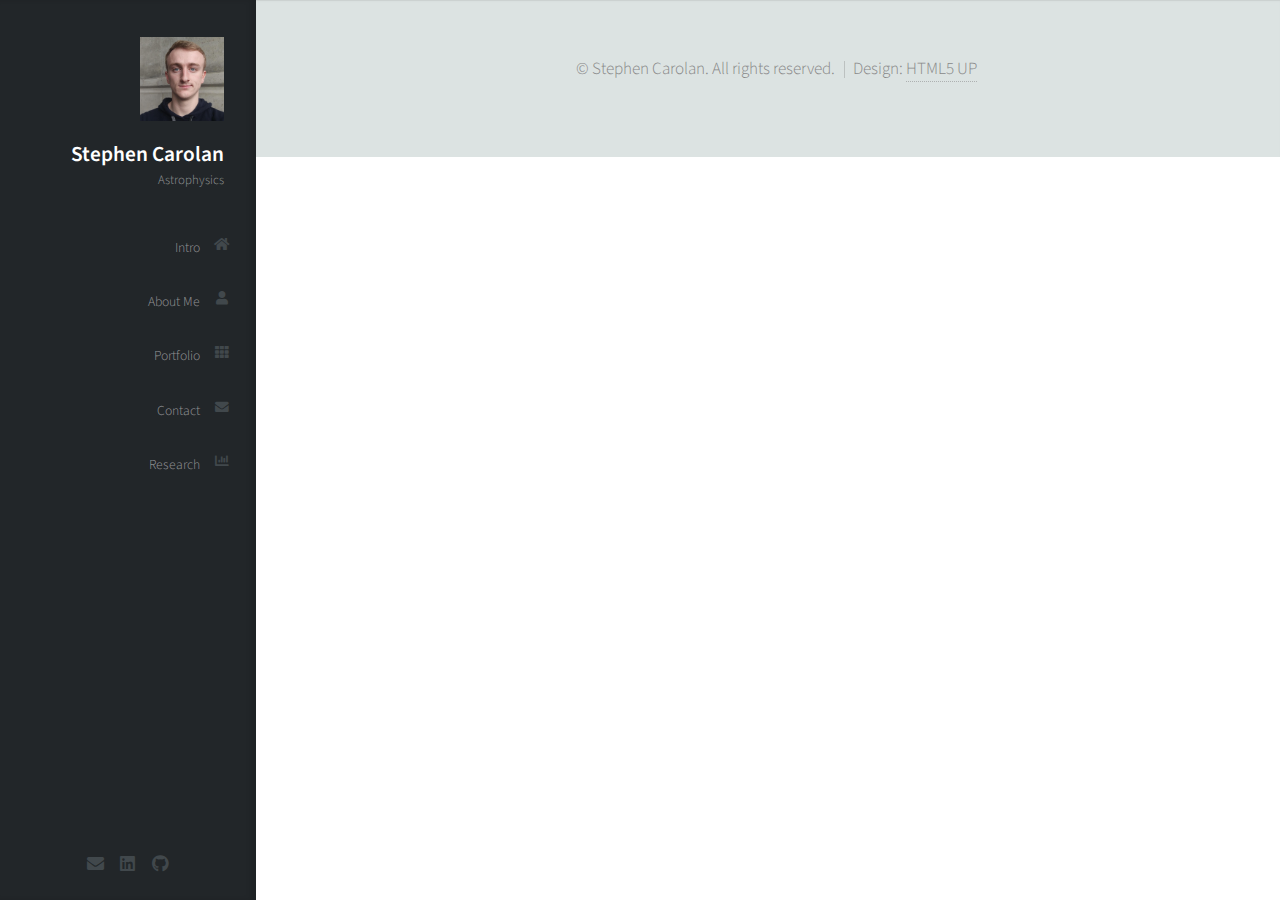
==== commit fcc0c1be: "updated links" ====
--- a/index.html
+++ b/index.html
@@ -70,7 +70,7 @@
 							<header>
 								<h2 class="alt"><strong>Hi! I'm Stephen Carolan, an Irish<br />
 								Astrophysicist.</strong></h2>
-								<p><strong>I am currently pursuing my PhD in TCD.<br />
+								<p><strong>I am currently pursuing a PhD in Trinity College Dublin.<br />
 								To find out more click the button below!</strong></p>
 							</header>
 
@@ -124,9 +124,9 @@
 								</div>
 								<div class="col-4 col-12-mobile">
 									<article class="item">
-										<a class="image fit"><img src="images/MassLoss.png" alt="" /></a>
+										<a href="https://ui.adsabs.harvard.edu/abs/2020MNRAS.tmp.3245C/abstract" class="image fit"><img src="images/MassLoss.png" alt="" /></a>
 										<header>
-											<h3>Atmospheric Escape in Close-In Planets (Coming Soon)</h3>
+											<h3>Effect of stellar winds on Ly-&#945 transits</h3>
 										</header>
 									</article>									
 								</div>
--- a/assets/css/main.css
+++ b/assets/css/main.css
@@ -1755,14 +1755,14 @@
 		}
 
 		.image.avatar48 {
-			width: 48px;
-			height: 48px;
+			width: 84px;
+			height: 84px;
 			background: #f00;
 		}
 
 			.image.avatar48 img {
-				width: 48px;
-				height: 48px;
+				width: 84px;
+				height: 84px;
 			}
 
 		.image.fit {
